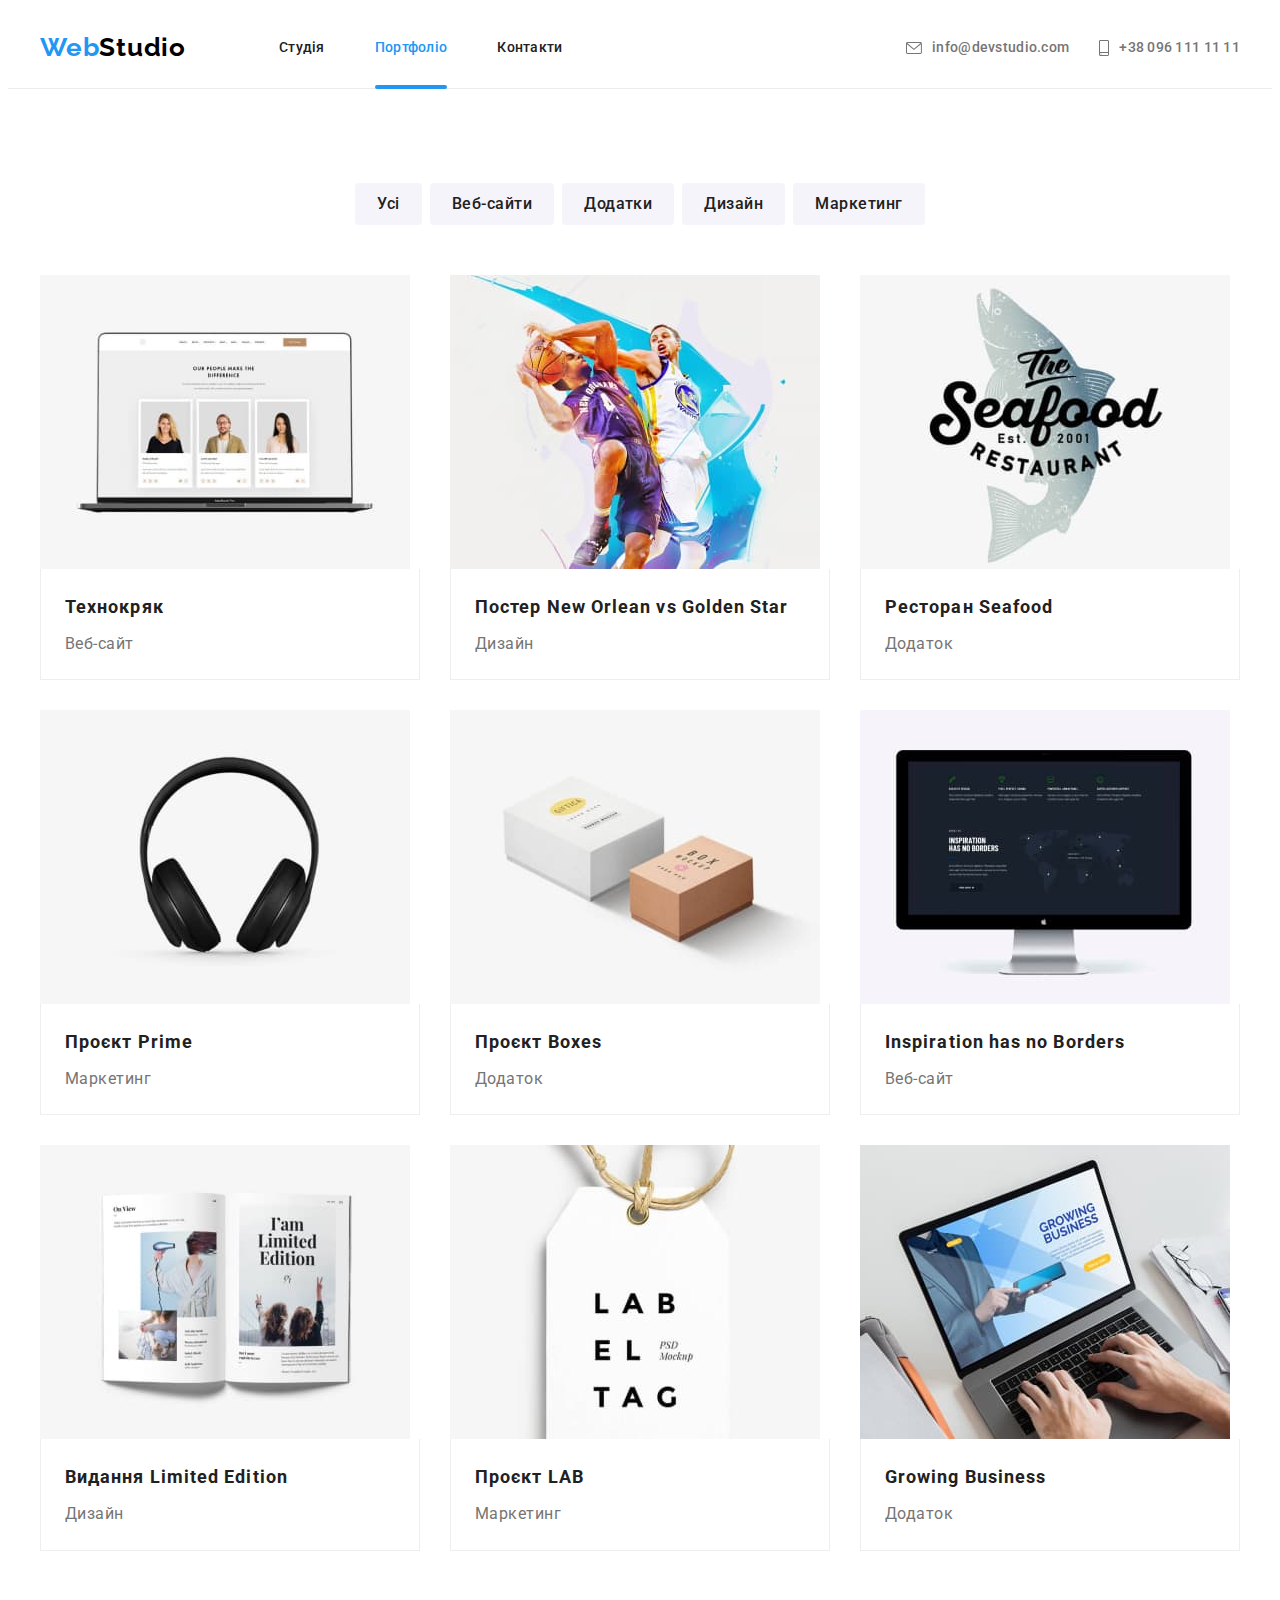
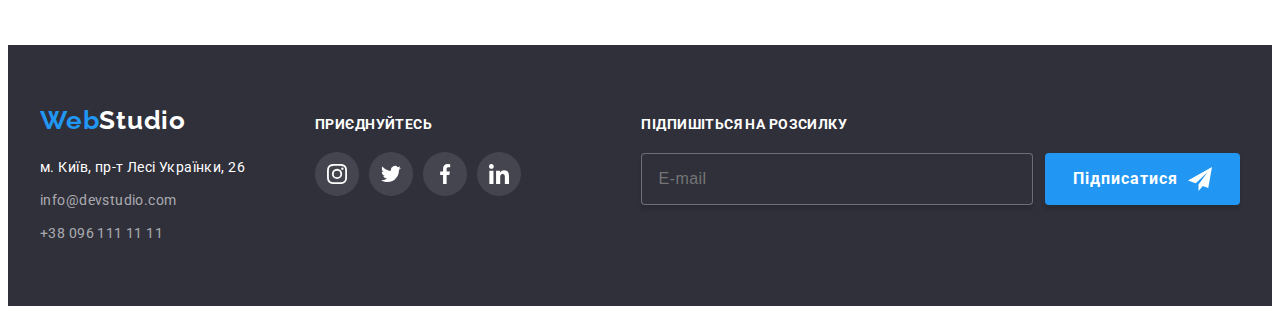
==== portfolio.html @ 4462b72f "hw7" ====
<!DOCTYPE html>
<!-- установить язык страницы -->
<html lang="uk">

<head>
  <meta charset="UTF-8">
  <meta http-equiv="X-UA-Compatible" content="IE=edge">
  <meta name="viewport" content="width=device-width, initial-scale=1.0">
  <title>WebStudio</title>
  <!-- подключение шрифтов -->
  <link rel="preconnect" href="https://fonts.googleapis.com">
  <link rel="preconnect" href="https://fonts.gstatic.com" crossorigin>
  <link href="https://fonts.googleapis.com/css2?family=Raleway:wght@700&family=Roboto:wght@400;500;700;900&display=swap"
    rel="stylesheet">
  <!-- нормализатор modern-normalize -->
  <link rel="stylesheet" href="https://cdnjs.cloudflare.com/ajax/libs/modern-normalize/1.1.0/modern-normalize.min.css"
    integrity="sha512-wpPYUAdjBVSE4KJnH1VR1HeZfpl1ub8YT/NKx4PuQ5NmX2tKuGu6U/JRp5y+Y8XG2tV+wKQpNHVUX03MfMFn9Q=="
    crossorigin="anonymous" referrerpolicy="no-referrer" />
  <!-- подключение стилей -->
  <link rel="stylesheet" href="./css/styles.css">
</head>

<body>

  <header class="header">
    <div class="container">

      <a class="logo link" href="./index.html" lang="en">
        <span class="accent-color">Web</span><span class="secondary-color">Studio</span></a>

      <nav>
        <ul class="site-nav list">
          <li class="item-nav"><a class="link-nav link" href="./index.html">Студія</a></li>
          <li class="item-nav"><a class="link-nav link current" href="">Портфоліо</a></li>
          <li class="item-nav"><a class="link-nav link" href="">Контакти</a></li>
        </ul>
      </nav>

      <ul class="contact-header list">

        <li class="item-contact">
          <a class="link-contact link" href="mailto:info@devstudio.com">
            <svg width="16" height="12">
              <use href="./images/icons.svg#icon-envelope"></use>
            </svg>info@devstudio.com</a>
        </li>

        <li class="item-contact">
          <a class="link-contact link" href="tel:+380961111111">
            <svg width="10" height="16">
              <use href="./images/icons.svg#icon-smartphone"></use>
            </svg>+38 096 111 11 11</a>
        </li>
      </ul>
    </div>
  </header>

  <main>
    <section class="section portfolio">
      <div class="container">
        <h1 class="visually-hidden">Портфоліо</h1>

        <!-- filter button -->
        <ul class="filter list">
          <li class="item-filter"><button class="button-filter" type="button">Усі</button></li>
          <li class="item-filter"><button class="button-filter" type="button">Веб-сайти</button></li>
          <li class="item-filter"><button class="button-filter" type="button">Додатки</button></li>
          <li class="item-filter"><button class="button-filter" type="button">Дизайн</button></li>
          <li class="item-filter"><button class="button-filter" type="button">Маркетинг</button></li>
        </ul>

        <!-- activities -->
        <ul class="list-activities list">

          <li class="item-activities">
            <a class="link-activities link" href="#">
              <div class="overlay-activities">
                <img class="image" src="./images/portf-1.jpg"
                  alt="зображено три фотокартки, на яких зображено троє людей" width="370" height="294">
                <p class="text-overlay">
                  Ресурс пропонує комплексні пропозиції з різним рівнем функціоналу та сервісів.
                  Все це дозволить відвідувачу отримати вичерпні відомості про компанію чи приватну особу.
                </p>
              </div>

              <div class="description">
                <h2 class="title-activities">Технокряк</h2>
                <p class="text-activities">Веб-сайт</p>
              </div>
            </a>
          </li>

          <li class="item-activities">
            <a class="link-activities link" href="#">
              <div class="overlay-activities">
                <img class="image" src="./images/portf-2.jpg" alt="зображено двоє чоловіків, які грають у баскетбол"
                  width="370" height="294">
                <p class="text-overlay">
                  Ресурс пропонує комплексні пропозиції з різним рівнем функціоналу та сервісів. Все це
                  дозволитьвідвідувачу отримати вичерпні відомості про компанію чи приватну особу.
                </p>
              </div>
              <div class="description">
                <h2 class="title-activities" lang="en">Постер New Orlean vs Golden Star</h2>
                <p class="text-activities">Дизайн</p>
              </div>
            </a>
          </li>

          <li class="item-activities">
            <a class="link-activities link" href="#">
              <div class="overlay-activities">
                <img class="image" src="./images/portf-3.jpg" alt="зображено логотип ресторану морепродуктів"
                  width="370" height="294">
                <p class="text-overlay">
                  Ресурс пропонує комплексні пропозиції з різним рівнем функціоналу та сервісів. Все це дозволить
                  відвідувачу отримати вичерпні відомості про компанію чи приватну особу.
                </p>
              </div>
              <div class="description">
                <h2 class="title-activities">Ресторан Seafood</h2>
                <p class="text-activities">Додаток</p>
              </div>
            </a>
          </li>

          <li class="item-activities">
            <a class="link-activities link" href="#">
              <div class="overlay-activities">
                <img class="image" src="./images/portf-4.jpg" alt="зображено музикальні навушники" width="370"
                  height="294">
                <p class="text-overlay">
                  Ресурс пропонує комплексні пропозиції з різним рівнем функціоналу та сервісів. Все це дозволить
                  відвідувачу отримати вичерпні відомості про компанію чи приватну особу.
                </p>
              </div>
              <div class="description">
                <h2 class="title-activities">Проєкт <span lang="en">Prime</span></h2>
                <p class="text-activities">Маркетинг</p>
              </div>
            </a>
          </li>

          <li class="item-activities">
            <a class="link-activities link" href="#">
              <div class="overlay-activities">
                <img class="image" src="./images/portf-5.jpg" alt="зображено дві коробки з логотипами" width="370"
                  height="294">
                <p class="text-overlay">
                  Ресурс пропонує комплексні пропозиції з різним рівнем функціоналу та сервісів. Все це дозволить
                  відвідувачу отримати вичерпні відомості про компанію чи приватну особу.
                </p>
              </div>
              <div class="description">
                <h2 class="title-activities">Проєкт <span lang="en">Boxes</span></h2>
                <p class="text-activities">Додаток</p>
              </div>
            </a>
          </li>

          <li class="item-activities">
            <a class="link-activities link" href="#">
              <div class="overlay-activities">
                <img class="image" src="./images/portf-6.jpg"
                  alt="Зображено монітор, на якому зображено інтернет сторінку" width="370" height="294">
                <p class="text-overlay">
                  Ресурс пропонує комплексні пропозиції з різним рівнем функціоналу та сервісів. Все це дозволить
                  відвідувачу отримати вичерпні відомості про компанію чи приватну особу.
                </p>
              </div>
              <div class="description">
                <h2 class="title-activities" lang="en">Inspiration has no Borders</h2>
                <p class="text-activities">Веб-сайт</p>
              </div>
            </a>
          </li>

          <li class="item-activities">
            <a class="link-activities link" href="#">
              <div class="overlay-activities">
                <img class="image" src="./images/portf-7.jpg" alt="Зображено відкритий журнал з фоторгафіями"
                  width="370" height="294">
                <p class="text-overlay">
                  Ресурс пропонує комплексні пропозиції з різним рівнем функціоналу та сервісів. Все це дозволить
                  відвідувачу отримати вичерпні відомості про компанію чи приватну особу.
                </p>
              </div>
              <div class="description">
                <h2 class="title-activities">Видання <span lang="en">Limited Edition</span></h2>
                <p class="text-activities">Дизайн</p>
              </div>
            </a>
          </li>

          <li class="item-activities">
            <a class="link-activities link" href="#">
              <div class="overlay-activities">
                <img class="image" src="./images/portf-8.jpg" alt="зображено бумажняний жетон з написом Лаб Ель Таг"
                  width="370" height="294">
                <p class="text-overlay">
                  Ресурс пропонує комплексні пропозиції з різним рівнем функціоналу та сервісів. Все це дозволить
                  відвідувачу отримати вичерпні відомості про компанію чи приватну особу.
                </p>
              </div>
              <div class="description">
                <h2 class="title-activities">Проєкт LAB</h2>
                <p class="text-activities">Маркетинг</p>
              </div>
            </a>
          </li>

          <li class="item-activities">
            <a class="link-activities link" href="#">
              <div class="overlay-activities">
                <img class="image" src="./images/portf-9.jpg" alt="Зображено ноутбук та руки людини на клавіатурі"
                  width="370" height="294">
                <p class="text-overlay">
                  Ресурс пропонує комплексні пропозиції з різним рівнем функціоналу та сервісів. Все це дозволить
                  відвідувачу отримати вичерпні відомості про компанію чи приватну особу.
                </p>
              </div>
              <div class="description">
                <h2 class="title-activities" lang="en">Growing Business</h2>
                <p class="text-activities">Додаток</p>
              </div>
            </a>
          </li>
        </ul>
      </div>
    </section>
  </main>

<footer class="footer">
  <div class="container">
    <div class="list-footer list">

      <!-- WebStudio -->
      <div class="item-footer">
        <a class="logo link" href="./index.html" lang="en">
          <span class="accent-color">Web</span><span class="secondary-color">Studio</span></a>

        <address>
          <ul class="contact-footer list">
            <li class="item-contact address">м. Київ, пр-т Лесі Українки, 26</li>
            <li class="item-contact"><a class="link-contact link-footer link"
                href="mailto:info@devstudio.com">info@devstudio.com</a>
            </li>
            <li class="item-contact"><a class="link-contact link-footer link" href="tel:+380961111111">+38 096 111 11
                11</a></li>
          </ul>
        </address>
      </div>

      <!-- приєднуйтесь -->
      <div class="item-footer">
        <h2 class="title-socials">приєднуйтесь</h2>
        <ul class="socials list">
          <li class="item-socials">
            <a class="link-socials footer-socials link" href="">
              <svg width="20" height="20">
                <use href="./images/icons.svg#icon-instagram"></use>
              </svg>
            </a>
          </li>

          <li class="item-socials">
            <a class="link-socials footer-socials link" href="">
              <svg width="20" height="20">
                <use href="./images/icons.svg#icon-twitter"></use>
              </svg>
            </a>
          </li>

          <li class="item-socials">
            <a class="link-socials footer-socials link" href="">
              <svg width="20" height="20">
                <use href="./images/icons.svg#icon-facebook"></use>
              </svg>
            </a>
          </li>

          <li class="item-socials">
            <a class="link-socials footer-socials link" href="">
              <svg width="20" height="20">
                <use href="./images/icons.svg#icon-linkedin"></use>
              </svg>
            </a>
          </li>
        </ul>
      </div>

      <!-- підпишіться на розсилку -->
      <div class="item-footer">
        <label for="mail-footer" class="title-socials">Підпишіться на розсилку</label>
        <div class="input-btn">
          <input class="input-footer" type="email" name="user-email" id="mail-footer" placeholder="E-mail">
          <button class="btn-send btn-footer" type="button">
            Підписатися
            <svg class="icon-telegram" width="24" height="24">
              <use href="./images/icons.svg#icon-footer-telegram"></use>
            </svg>
          </button>
        </div>

      </div>
    </div>
  </div>
</footer>
</body>

</html>
---- css/styles.css ----
:root {
  --margin-item: 30px;
  --text-main-color: #757575;
  --text-secondary-color: #212121;
  --white-color: #FFFFFF;
  --black-color: #000000;
  --accent-color: #2196F3;
  --accent-secondary-color: #188CE8;
  --bg-primary-color: #2F303A;
  --bg-secondary-color: #F5F5F5;
  --bg-tertiary-color: #F5F4FA;
  --icon-color: #AFB1B8;
}

body {
  font-family: 'Roboto', sans-serif;

  color: var(--text-main-color);
  background-color: var(--white-color);

}

button {
  font-family: 'Roboto', sans-serif;
  cursor: pointer;
}

.list {
  margin: 0;
  padding: 0;

  list-style: none;
}

.link {
  text-decoration: none;
}

h1,
h2,
h3,
p {
  margin: 0;
}

.title {
  margin-bottom: 50px;

  font-weight: 700;
  font-size: 36px;
  line-height: 42px;
  text-align: center;
  letter-spacing: 0.03em;

  color: var(--text-secondary-color);
}

.title-secondary {
  font-weight: 700;
  font-size: 14px;
  line-height: 1.1;
  letter-spacing: 0.03em;
  text-transform: uppercase;
  text-align: left;

  color: var(--text-secondary-color);
}

.visually-hidden {
  position: absolute;
  white-space: nowrap;
  width: 1px;
  height: 1px;
  overflow: hidden;
  border: 0;
  padding: 0;
  clip: rect(0 0 0 0);
  clip-path: inset(50%);
  margin: -1px;
}

.section {
  padding-top: 94px;
  padding-bottom: 94px;
}

.container {
  padding: 0 15px;

  width: 1200px;
  margin: 0 auto;
}

.image {
  display: block;
}


/* header */

.header {
  border-bottom-width: 1px;
  border-bottom-style: solid;
  border-bottom-color: #ECECEC;
}

.header .container {
  display: flex;
  align-items: center;
}

.logo {
  font-family: 'Raleway', sans-serif;
  font-weight: 700;
  font-size: 26px;
  line-height: 1.2;
  letter-spacing: 0.03em;
}

.header .logo {
  margin-right: 93px;
}

.header .accent-color {
  color: var(--accent-color);
}

.header .secondary-color {
  color: var(--black-color);
}

.site-nav {
  display: flex;

  padding-top: 32px;
  padding-bottom: 32px;
}

.item-nav:not(:last-child) {
  margin-right: 50px;
}

.item-nav {
  position: relative;
}

.link-nav {
  color: var(--text-secondary-color);

  transition:
    color 250ms cubic-bezier(0.4, 0, 0.2, 1) 0s;
}

.link-nav:hover,
.link-nav:focus {
  color: var(--accent-color);
}

.link-nav.current {
  color: var(--accent-color);
}

.link-nav.current::after {
  position: absolute;
  display: block;

  margin-top: 29px;
  width: 100%;
  height: 4px;

  content: '';
  border-radius: 2px;
  background-color: var(--accent-color);
}

.site-nav,
.contact-header {
  font-weight: 500;
  font-size: 14px;
  line-height: 1.14;
  letter-spacing: 0.02em;
}

.contact-header {
  display: flex;
  margin-left: auto;
}

.header .item-contact:not(:last-child) {
  margin-right: 30px;
}

.link-contact {
  display: flex;
  align-items: center;

  color: var(--text-main-color);
  fill: var(--text-main-color);

  transition:
    color 250ms cubic-bezier(0.4, 0, 0.2, 1) 0s,
    fill 250ms cubic-bezier(0.4, 0, 0.2, 1) 0s;
}

.link-contact>svg {
  margin-right: 10px;
}

.link-contact:hover,
.link-contact:focus {
  color: var(--accent-color);
  fill: var(--accent-color);
}


/* ========== STUDIO PAGE ========== */


/* hero */

.hero {
  padding-top: 200px;
  padding-bottom: 200px;

  max-width: 1600px;
  margin: 0 auto;

  text-align: center;

  background-image:
    linear-gradient(to bottom,
      rgba(47, 48, 58, 0.4),
      rgba(47, 48, 58, 0.4)),
    url('../images/hero-bg.jpeg');

  background-position: center;
  background-repeat: no-repeat;
  background-size: cover;
  background-color: #C4C4C4;

}

.title-hero {
  margin-bottom: 30px;

  font-weight: 900;
  font-size: 44px;
  line-height: 1.4;
  letter-spacing: 0.06em;
  text-transform: uppercase;

  color: var(--white-color);
}

.button-hero {
  align-items: center;

  padding: 10px 32px;

  font-weight: 700;
  font-size: 16px;
  line-height: 1.9;
  text-align: center;
  letter-spacing: 0.06em;

  color: var(--white-color);
  background-color: var(--accent-color);

  border: none;
  border-radius: 4px;

  transition:
    background-color 250ms cubic-bezier(0.4, 0, 0.2, 1) 0s;
}

.button-hero:hover,
.button-hero:focus {
  background-color: var(--accent-secondary-color);
}


/* features */

.list-features {
  display: flex;
  flex-wrap: wrap;

  margin-right: calc(-1 * var(--margin-item));
  margin-bottom: calc(-1 * var(--margin-item));
}

.item-features {
  margin-right: var(--margin-item);
  margin-bottom: var(--margin-item);

  flex-basis: calc(100% / 4 - var(--margin-item));
}

.item-features:not(:last-child) {
  margin-right: 30px;
}

.icon-box {
  display: flex;
  justify-content: center;
  align-items: center;

  margin-bottom: 30px;
  height: 120px;

  background-color: var(--bg-tertiary-color);
}

.title-features {
  margin-bottom: 10px;
}

.text-features {
  font-size: 14px;
  line-height: 1.7;
  letter-spacing: 0.03em;
}


/* services */

.services {
  padding-top: 0;
}

.list-services {
  display: flex;
  flex-wrap: wrap;

  margin-right: -30px;
  margin-bottom: -30px;
}

.item-services {
  flex-basis: calc(100% / 3 - 30px);
}

.item-services:not(:last-child) {
  margin-right: 30px;
  margin-bottom: 30px;
}

.box-services {
  position: relative;
  display: inline-block;
}

.title-services {
  position: absolute;
  bottom: 0;
  left: 0;

  padding-top: 27px;
  padding-bottom: 27px;
  width: 100%;

  text-align: center;

  color: var(--white-color);
  background-color: rgba(47, 48, 58, 0.8);
}


/* staff */

.staff {
  background-color: var(--bg-tertiary-color);
}

.list-staff {
  display: flex;
  flex-wrap: wrap;

  margin-right: calc(-1 * var(--margin-item));
  margin-bottom: calc(-1 * var(--margin-item));
}

.item-staff {
  flex-basis: calc(100% / 4 - var(--margin-item));

  margin-right: var(--margin-item);
  margin-bottom: var(--margin-item);

  background-color: var(--white-color);
  box-shadow: 0px 1px 3px rgba(0, 0, 0, 0.12),
    0px 1px 1px rgba(0, 0, 0, 0.14),
    0px 2px 1px rgba(0, 0, 0, 0.2);
  border-radius: 0px 0px 4px 4px
}

.item-staff:not(:last-child) {
  margin-right: 30px;
}

.staff .description {
  padding-top: 30px;
  padding-bottom: 30px;
}

.title-staff {
  margin-bottom: 10px;

  font-weight: 500;
  font-size: 16px;
  line-height: 1.2;
  text-align: center;
  letter-spacing: 0.03em;

  color: var(--text-secondary-color);
}

.text-staff {
  margin-bottom: 16px;

  font-size: 16px;
  line-height: 1.2;
  text-align: center;
  letter-spacing: 0.03em;
}

.socials {
  display: flex;
  flex-wrap: wrap;
  justify-content: center;
}

.item-socials:not(:last-child) {
  margin-right: 10px;
}

.link-socials {
  display: flex;
  justify-content: center;
  align-items: center;

  width: 44px;
  height: 44px;


  background-color: var(--white-color);
  fill: var(--icon-color);
  border-radius: 50%;

  transition:
    background-color 250ms cubic-bezier(0.4, 0, 0.2, 1) 0s,
    fill 250ms cubic-bezier(0.4, 0, 0.2, 1) 0s;
}

.link-socials:hover,
.link-socials:focus,
.link-socials.footer-socials:hover,
.link-socials.footer-socials:focus {
  background-color: var(--accent-color);
  fill: var(--white-color);
}


/* customers */

.list-customers {
  display: flex;
  flex-wrap: wrap;

  margin-right: calc(-1 * var(--margin-item));
  margin-bottom: calc(-1 * var(--margin-item));

}

.item-customers {
  flex-basis: calc(100% / 6 - var(--margin-item));

  margin-right: var(--margin-item);
  margin-bottom: var(--margin-item);

  background-color: var(--white-color);
}

.item-customers:not(:last-child) {
  margin-right: 30px;
}

.link-customers {
  display: block;

  padding: 16px 30px;

  color: var(--icon-color);
  fill: var(--icon-color);
  border-width: 1px;
  border-style: solid;
  border-radius: 4px;

  transition:
    color 250ms cubic-bezier(0.4, 0, 0.2, 1) 0s,
    fill 250ms cubic-bezier(0.4, 0, 0.2, 1) 0s;
}

.icon-customers {
  width: 41px;
  height: 46.7px;
  fill: currentColor;

  transition:
    fill 250ms cubic-bezier(0.4, 0, 0.2, 1) 0s;
}

.link-customers:hover,
.link-customers:focus {
  color: var(--accent-color);
  fill: var(--accent-color);
}


/* ========== PORTFOLIO PAGE ========== */


/* filter button */

.filter {
  display: flex;
  justify-content: center;

  margin-bottom: 50px;
}

.item-filter:not(:last-child) {
  margin-right: 8px;
}

.button-filter {
  padding: 8px 22px;

  font-weight: 500;
  font-size: 16px;
  line-height: 1.6;
  text-align: center;
  letter-spacing: 0.03em;

  color: var(--text-secondary-color);
  background-color: var(--bg-tertiary-color);
  border: none;
  border-radius: 4px;

  transition:
    color 250ms cubic-bezier(0.4, 0, 0.2, 1) 0s,
    background-color 250ms cubic-bezier(0.4, 0, 0.2, 1) 0s,
    box-shadow 250ms cubic-bezier(0.4, 0, 0.2, 1) 0s;
}

.button-filter:hover,
.button-filter:focus {
  color: var(--white-color);
  background-color: var(--accent-color);
  box-shadow: 0px 3px 1px rgba(0, 0, 0, 0.1),
    0px 1px 2px rgba(0, 0, 0, 0.08),
    0px 2px 2px rgba(0, 0, 0, 0.12);
}

/* activities */

.list-activities {
  display: flex;
  flex-wrap: wrap;

  margin-right: calc(-1 * var(--margin-item));
  margin-bottom: calc(-1 * var(--margin-item));
}

.item-activities {
  flex-basis: calc((100%) / 3 - var(--margin-item));

  margin-right: var(--margin-item);
  margin-bottom: var(--margin-item);
}

.link-activities {
  color: var(--text-secondary-color);

  transition:
    box-shadow 250ms cubic-bezier(0.4, 0, 0.2, 1) 0s;
}

.link-activities:hover,
.link-activities:focus {
  /* тень работает только на блочных элементах
  поэтому добавлен display block */
  display: block;
  box-shadow: 0px 1px 1px rgba(0, 0, 0, 0.12),
    0px 4px 4px rgba(0, 0, 0, 0.06),
    1px 4px 6px rgba(0, 0, 0, 0.16);
}

.overlay-activities {
  position: relative;
  overflow: hidden;
}

.text-overlay {
  position: absolute;
  top: 0;
  left: 0;

  display: flex;
  align-items: center;

  width: 100%;
  height: 100%;
  padding: 0px 24px;

  font-size: 18px;
  line-height: 1.5555;
  letter-spacing: 0.03em;

  color: var(--white-color);
  background-color: rgba(33, 150, 243, 0.9);
}

.text-overlay {
  transform: translateY(100%);
  transition: transform 250ms cubic-bezier(0.4, 0, 0.2, 1) 0ms;
}

.link-activities:hover .text-overlay,
.link-activities:focus .text-overlay {
  transform: translate(0);
}

.link-activities .description {
  padding: 20px 24px;
  border: 1px solid #EEEEEE;
  border-top-width: 0;
}

.title-activities {
  margin-bottom: 4px;

  font-weight: 700;
  font-size: 18px;
  line-height: 2.0;
  letter-spacing: 0.06em;
  text-align: left;

  color: var(--text-secondary-color);
}

.text-activities {
  font-size: 16px;
  line-height: 1.9;
  letter-spacing: 0.03em;

  color: var(--text-main-color);
}


/* footer */

.footer {
  padding-top: 60px;
  padding-bottom: 60px;

  background-color: var(--bg-primary-color);
}

.list-footer {
  display: flex;
  align-items: baseline;
}

.footer .logo {
  display: inline-block;
  margin-bottom: 20px;
}

.footer .accent-color {
  color: var(--accent-color);
}

.footer .secondary-color {
  color: var(--white-color);
}

.item-footer:not(:last-child) {
  margin-right: 70px;
}

.item-footer:nth-child(2) {
  margin-right: 93px;
}

.item-footer:nth-child(3) {
  margin-left: auto;
}

.input-btn {
  display: flex;
  margin-top: 20px;
}

.input-footer {
  margin-right: 12px;
  padding: 15px 16px;

  width: 358px;

  font-size: 16px;
  line-height: 1.25;
  letter-spacing: 0.03em;

  color: var(--white-color);
  background-color: var(--bg-primary-color);
  border: 1px solid rgba(255, 255, 255, 0.3);
  border-radius: 4px;
  box-shadow: 0px 4px 4px rgba(0, 0, 0, 0.15);

  /* outline: none; */
}

.input-footer:placeholder-shown {
  color: rgba(255, 255, 255, 0.6);
}

.btn-footer {
  display: flex;
  align-items: center;
}

.btn-footer {
  padding: 10px 28px;
}

.icon-telegram {
  margin-left: 10px;
  fill: var(--white-color);
}

.contact-footer {
  font-style: normal;
  font-size: 14px;
  line-height: 1.71;
  letter-spacing: 0.03em;
}

.footer .address {
  color: var(--white-color);
}

.footer .item-contact:not(:last-child) {
  margin-bottom: 9px;
}

.link-footer {
  color: rgba(255, 255, 255, 0.6);
}

.title-socials {
  margin-bottom: 20px;

  font-weight: 700;
  font-size: 14px;
  line-height: 1, 1429;
  letter-spacing: 0.03em;
  text-transform: uppercase;

  color: var(--white-color);
}

.link-socials.footer-socials {
  background-color: rgba(255, 255, 255, 0.1);
  fill: var(--white-color);

  transition:
    background-color 250ms cubic-bezier(0.4, 0, 0.2, 1) 0s;
}


/* modal window */

/* затемнение страницы */
.backdrop {
  position: fixed;
  top: 0;
  left: 0;

  width: 100%;
  height: 100%;

  background-color: rgba(0, 0, 0, 0.2);

  opacity: 1;
  transition: opacity 250ms cubic-bezier(0.4, 0, 0.2, 1) 0s;
}

/* свойства is-hidden отключаются и включаются
скриптом modal.js */
.backdrop.is-hidden {
  opacity: 0;
  pointer-events: none;
}

.backdrop.is-hidden .modal {
  /* анимация open/close модального окна (scale) */
  transform: translate(-50%, -50%) scale(0.9);
}

.modal {
  /* позиционирование modal window по центрру */
  position: absolute;
  top: 50%;
  left: 50%;

  min-width: 528px;
  min-height: 581px;

  background-color: var(--white-color);
  box-shadow: 0px 1px 3px rgba(0, 0, 0, 0.12), 0px 1px 1px rgba(0, 0, 0, 0.14), 0px 2px 1px rgba(0, 0, 0, 0.2);
  border-radius: 4px;

  /* анимация open/close модального окна (scale) */
  transform: translate(-50%, -50%) scale(1);
  transition: transform 250ms cubic-bezier(0.4, 0, 0.2, 1) 0s;
}

.close-link {
  position: absolute;
  top: 0;
  right: 0;

  display: flex;
  justify-content: center;
  align-items: center;

  margin-top: 8px;
  margin-right: 8px;
  padding: 6px;

  width: 30px;
  height: 30px;

  border-radius: 50%;
  border: 1px solid rgba(0, 0, 0, 0.1);
  background-color: var(--white-color);
}

.icon-close {
  fill: var(--black-color);
  transition:
    fill 250ms cubic-bezier(0.4, 0, 0.2, 1) 0s;
}

.close-link:hover .icon-close,
.close-link:focus .icon-close {
  fill: var(--accent-color);
}


/* form */

.form {
  padding: 40px;
}

.form-title {
  margin-bottom: 12px;

  font-size: 20px;
  line-height: 1.15;
  text-align: center;
  letter-spacing: 0.03em;

  color: var(--text-secondary-color);
}

.form-field {
  display: flex;
  flex-direction: column;

  margin-bottom: 10px;
}

.form-label {
  margin-bottom: 4px;

  font-size: 12px;
  line-height: 1.1666;
  letter-spacing: 0.01em;

  color: var(--text-main-color);
}

.box-input {
  position: relative;
  display: flex;
  flex-direction: column;
}

.form-input {
  padding-left: 42px;
  padding-right: 12px;
  height: 40px;

  font-size: 12px;
  line-height: 1.1666;
  letter-spacing: 0.01em;

  border: 1px solid rgba(33, 33, 33, 0.2);
  border-radius: 4px;

  outline: none;
  transition: border 250ms cubic-bezier(0.4, 0, 0.2, 1);
}

.form-icon {
  position: absolute;
  top: 50%;
  left: 12px;

  fill: var(--text-secondary-color);

  transform: translateY(-50%);
  transition: fill 250ms cubic-bezier(0.4, 0, 0.2, 1);
}

/* .form-input:focus,
.form-input:focus+.form-icon,
.form-comment:focus,
.form-field:hover .form-input,
.form-field:hover .form-icon,
.comment:hover .form-comment {
  fill: var(--accent-color);
  border-color: var(--accent-color);
} */

.form-field:focus-within .form-input,
.form-field:focus-within .form-icon,
.form-consent:focus-within .checkbox-icon,
.form-field:hover .form-input,
.form-field:hover .form-icon,
.checkbox-label:hover .checkbox-icon {
  fill: var(--accent-color);
  border-color: var(--accent-color);
}

.comment {
  margin-bottom: 20px;
}

.form-comment {
  resize: none;

  padding: 12px 16px;
  height: 120px;
}

.form-comment::placeholder {
  color: rgba(117, 117, 117, 0.5);
}

.form-consent {
  margin-bottom: 30px;

  font-size: 14px;
  line-height: 1.7143;
  letter-spacing: 0.03em;

  color: var(--text-main-color);
}

.form-consent a {
  text-decoration-line: underline;
  color: var(--accent-color);
}

.checkbox-label {
  display: flex;
  justify-content: center;
  align-items: center;
}

.checkbox {
  /* сброс к дефолтным стилей от браузера,
  скрытиие ориргинального чекбокса */
  /* appearance: none; */
  position: absolute;
  white-space: nowrap;
  width: 1px;
  height: 1px;
  overflow: hidden;
  border: 0;
  padding: 0;
  clip: rect(0 0 0 0);
  clip-path: inset(50%);
  margin: -1px;
}

.checkbox-icon {
  display: inline-block;
  margin-right: 7px;

  width: 16px;
  height: 15px;

  border: 2px solid var(--black-color);
  border-radius: 2px;

  transition:
    background-image 250ms cubic-bezier(0.4, 0, 0.2, 1),
    background-color 250ms cubic-bezier(0.4, 0, 0.2, 1),
    border-color 250ms cubic-bezier(0.4, 0, 0.2, 1);
}

.checkbox:checked+.checkbox-icon {
  border-color: var(--accent-color);
  background-image: url('../images/icon-check.svg');
  background-size: contain;
  background-origin: border-box;
  background-color: var(--accent-color);
}



/* Попытка сделать с использованием спрайта */
/* .checkbox-icon {
  border: 2px solid var(--black-color);
  border-radius: 2px;
}

.checkbox-icon use {
  fill: var(--white-color);
  opacity: 0;
}

.checkbox:checked~.checkbox-icon,
.checkbox:checked~.checkbox-icon use {
  opacity: 1;
  background-color: var(--accent-color);
  border-color: var(--accent-color);
} */

.form-buttom {
  /* display: flex; */
  /* justify-content: center; */
  text-align: center;
}

.btn-send {
  font-weight: 700;
  font-size: 16px;
  line-height: 1.875;
  letter-spacing: 0.06em;

  color: var(--white-color);
  background-color: var(--accent-color);
  box-shadow: 0px 4px 4px rgba(0, 0, 0, 0.15);
  border: none;
  border-radius: 4px;
}

.form-buttom .btn-send {
  padding: 10px 52px;
}

.btn-send:hover,
.btn-send:focus {
  background-color: var(--accent-secondary-color);
  box-shadow: 0px 4px 4px rgba(0, 0, 0, 0.15);
}
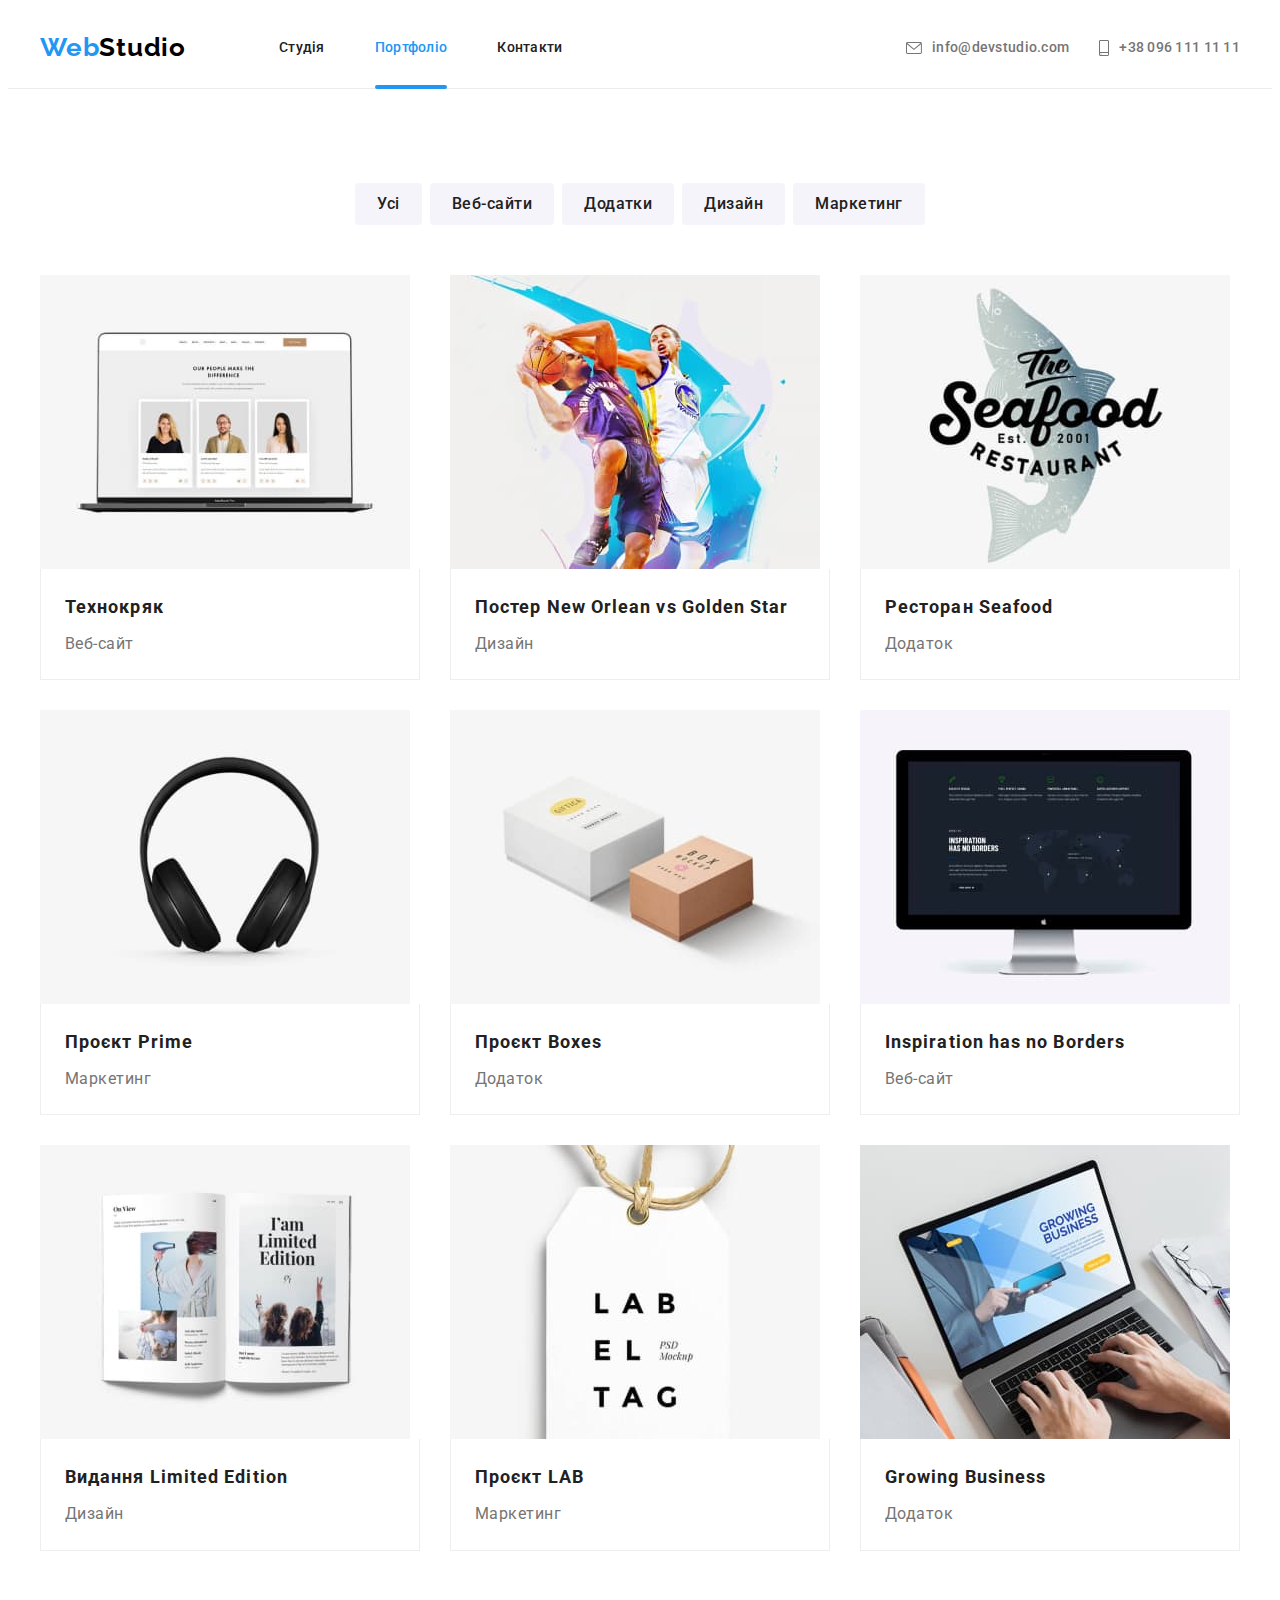
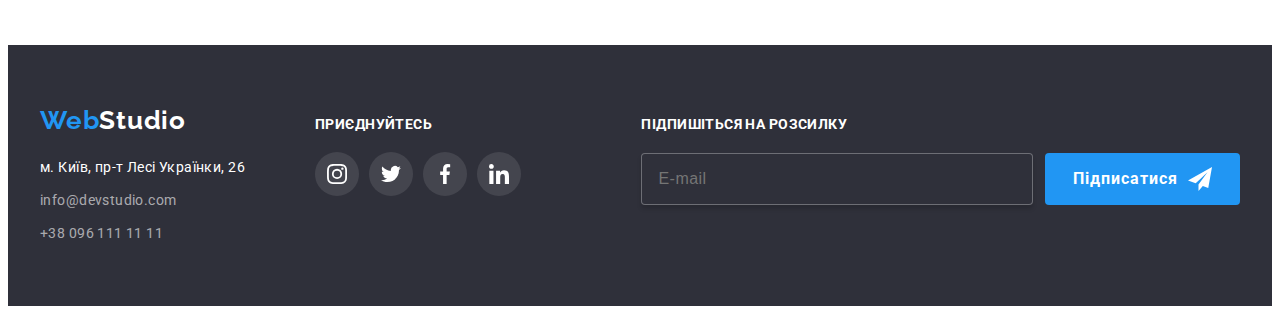
==== commit f5a58ad2: "hw7-1" ====
--- a/portfolio.html
+++ b/portfolio.html
@@ -1,5 +1,4 @@
 <!DOCTYPE html>
-<!-- установить язык страницы -->
 <html lang="uk">
 
 <head>
@@ -7,49 +6,60 @@
   <meta http-equiv="X-UA-Compatible" content="IE=edge">
   <meta name="viewport" content="width=device-width, initial-scale=1.0">
   <title>WebStudio</title>
-  <!-- подключение шрифтов -->
   <link rel="preconnect" href="https://fonts.googleapis.com">
   <link rel="preconnect" href="https://fonts.gstatic.com" crossorigin>
   <link href="https://fonts.googleapis.com/css2?family=Raleway:wght@700&family=Roboto:wght@400;500;700;900&display=swap"
     rel="stylesheet">
-  <!-- нормализатор modern-normalize -->
   <link rel="stylesheet" href="https://cdnjs.cloudflare.com/ajax/libs/modern-normalize/1.1.0/modern-normalize.min.css"
     integrity="sha512-wpPYUAdjBVSE4KJnH1VR1HeZfpl1ub8YT/NKx4PuQ5NmX2tKuGu6U/JRp5y+Y8XG2tV+wKQpNHVUX03MfMFn9Q=="
     crossorigin="anonymous" referrerpolicy="no-referrer" />
-  <!-- подключение стилей -->
-  <link rel="stylesheet" href="./css/styles.css">
+  <link rel="stylesheet" href="./css/main.min.css">
 </head>
 
 <body>
 
   <header class="header">
     <div class="container">
-
+  
       <a class="logo link" href="./index.html" lang="en">
-        <span class="accent-color">Web</span><span class="secondary-color">Studio</span></a>
-
+        <span class="logo__primy-color">Web</span><span class="logo__secondy-color">Studio</span>
+      </a>
+  
       <nav>
         <ul class="site-nav list">
-          <li class="item-nav"><a class="link-nav link" href="./index.html">Студія</a></li>
-          <li class="item-nav"><a class="link-nav link current" href="">Портфоліо</a></li>
-          <li class="item-nav"><a class="link-nav link" href="">Контакти</a></li>
+  
+          <li class="site-nav__item">
+            <a class="site-nav__link link" href="./index.html">Студія</a>
+          </li>
+  
+          <li class="site-nav__item">
+            <a class="site-nav__link link site-nav__link--current" href="">Портфоліо</a>
+          </li>
+  
+          <li class="site-nav__item">
+            <a class="site-nav__link link" href="">Контакти</a>
+          </li>
         </ul>
       </nav>
-
-      <ul class="contact-header list">
-
-        <li class="item-contact">
-          <a class="link-contact link" href="mailto:info@devstudio.com">
-            <svg width="16" height="12">
+  
+      <ul class="contacts-header list">
+  
+        <li class="contacts-header__item">
+          <a class="contacts-header__link link" href="mailto:info@devstudio.com">
+            <svg class="contacts-header__icon" width="16" height="12">
               <use href="./images/icons.svg#icon-envelope"></use>
-            </svg>info@devstudio.com</a>
+            </svg>
+            info@devstudio.com
+          </a>
         </li>
-
-        <li class="item-contact">
-          <a class="link-contact link" href="tel:+380961111111">
-            <svg width="10" height="16">
+  
+        <li class="contacts-header__item">
+          <a class="contacts-header__link link" href="tel:+380961111111">
+            <svg class="contacts-header__icon" width="10" height="16">
               <use href="./images/icons.svg#icon-smartphone"></use>
-            </svg>+38 096 111 11 11</a>
+            </svg>
+            +38 096 111 11 11
+          </a>
         </li>
       </ul>
     </div>
@@ -58,170 +68,168 @@
   <main>
     <section class="section portfolio">
       <div class="container">
-        <h1 class="visually-hidden">Портфоліо</h1>
-
-        <!-- filter button -->
+        <h1 class="title visually-hidden">Портфоліо</h1>
+
         <ul class="filter list">
-          <li class="item-filter"><button class="button-filter" type="button">Усі</button></li>
-          <li class="item-filter"><button class="button-filter" type="button">Веб-сайти</button></li>
-          <li class="item-filter"><button class="button-filter" type="button">Додатки</button></li>
-          <li class="item-filter"><button class="button-filter" type="button">Дизайн</button></li>
-          <li class="item-filter"><button class="button-filter" type="button">Маркетинг</button></li>
+          <li class="filter__item"><button class="filter__button" type="button">Усі</button></li>
+          <li class="filter__item"><button class="filter__button" type="button">Веб-сайти</button></li>
+          <li class="filter__item"><button class="filter__button" type="button">Додатки</button></li>
+          <li class="filter__item"><button class="filter__button" type="button">Дизайн</button></li>
+          <li class="filter__item"><button class="filter__button" type="button">Маркетинг</button></li>
         </ul>
 
-        <!-- activities -->
-        <ul class="list-activities list">
-
-          <li class="item-activities">
-            <a class="link-activities link" href="#">
-              <div class="overlay-activities">
+        <ul class="activities list">
+
+          <li class="activities__item">
+            <a class="activities__link link" href="#">
+              <div class="activities__overlay">
                 <img class="image" src="./images/portf-1.jpg"
                   alt="зображено три фотокартки, на яких зображено троє людей" width="370" height="294">
-                <p class="text-overlay">
+                <p class="activities__text-overlay">
                   Ресурс пропонує комплексні пропозиції з різним рівнем функціоналу та сервісів.
                   Все це дозволить відвідувачу отримати вичерпні відомості про компанію чи приватну особу.
                 </p>
               </div>
 
-              <div class="description">
-                <h2 class="title-activities">Технокряк</h2>
-                <p class="text-activities">Веб-сайт</p>
-              </div>
-            </a>
-          </li>
-
-          <li class="item-activities">
-            <a class="link-activities link" href="#">
-              <div class="overlay-activities">
+              <div class="activities__description">
+                <h2 class="activities__title">Технокряк</h2>
+                <p class="activities__text">Веб-сайт</p>
+              </div>
+            </a>
+          </li>
+
+          <li class="activities__item">
+            <a class="activities__link link" href="#">
+              <div class="activities__overlay">
                 <img class="image" src="./images/portf-2.jpg" alt="зображено двоє чоловіків, які грають у баскетбол"
                   width="370" height="294">
-                <p class="text-overlay">
+                <p class="activities__text-overlay">
                   Ресурс пропонує комплексні пропозиції з різним рівнем функціоналу та сервісів. Все це
                   дозволитьвідвідувачу отримати вичерпні відомості про компанію чи приватну особу.
                 </p>
               </div>
-              <div class="description">
-                <h2 class="title-activities" lang="en">Постер New Orlean vs Golden Star</h2>
-                <p class="text-activities">Дизайн</p>
-              </div>
-            </a>
-          </li>
-
-          <li class="item-activities">
-            <a class="link-activities link" href="#">
-              <div class="overlay-activities">
+              <div class="activities__description">
+                <h2 class="activities__title" lang="en">Постер New Orlean vs Golden Star</h2>
+                <p class="activities__text">Дизайн</p>
+              </div>
+            </a>
+          </li>
+
+          <li class="activities__item">
+            <a class="activities__link link" href="#">
+              <div class="activities__overlay">
                 <img class="image" src="./images/portf-3.jpg" alt="зображено логотип ресторану морепродуктів"
                   width="370" height="294">
-                <p class="text-overlay">
-                  Ресурс пропонує комплексні пропозиції з різним рівнем функціоналу та сервісів. Все це дозволить
-                  відвідувачу отримати вичерпні відомості про компанію чи приватну особу.
-                </p>
-              </div>
-              <div class="description">
-                <h2 class="title-activities">Ресторан Seafood</h2>
-                <p class="text-activities">Додаток</p>
-              </div>
-            </a>
-          </li>
-
-          <li class="item-activities">
-            <a class="link-activities link" href="#">
-              <div class="overlay-activities">
+                <p class="activities__text-overlay">
+                  Ресурс пропонує комплексні пропозиції з різним рівнем функціоналу та сервісів. Все це дозволить
+                  відвідувачу отримати вичерпні відомості про компанію чи приватну особу.
+                </p>
+              </div>
+              <div class="activities__description">
+                <h2 class="activities__title">Ресторан Seafood</h2>
+                <p class="activities__text">Додаток</p>
+              </div>
+            </a>
+          </li>
+
+          <li class="activities__item">
+            <a class="activities__link link" href="#">
+              <div class="activities__overlay">
                 <img class="image" src="./images/portf-4.jpg" alt="зображено музикальні навушники" width="370"
                   height="294">
-                <p class="text-overlay">
-                  Ресурс пропонує комплексні пропозиції з різним рівнем функціоналу та сервісів. Все це дозволить
-                  відвідувачу отримати вичерпні відомості про компанію чи приватну особу.
-                </p>
-              </div>
-              <div class="description">
-                <h2 class="title-activities">Проєкт <span lang="en">Prime</span></h2>
-                <p class="text-activities">Маркетинг</p>
-              </div>
-            </a>
-          </li>
-
-          <li class="item-activities">
-            <a class="link-activities link" href="#">
-              <div class="overlay-activities">
+                <p class="activities__text-overlay">
+                  Ресурс пропонує комплексні пропозиції з різним рівнем функціоналу та сервісів. Все це дозволить
+                  відвідувачу отримати вичерпні відомості про компанію чи приватну особу.
+                </p>
+              </div>
+              <div class="activities__description">
+                <h2 class="activities__title">Проєкт <span lang="en">Prime</span></h2>
+                <p class="activities__text">Маркетинг</p>
+              </div>
+            </a>
+          </li>
+
+          <li class="activities__item">
+            <a class="activities__link link" href="#">
+              <div class="activities__overlay">
                 <img class="image" src="./images/portf-5.jpg" alt="зображено дві коробки з логотипами" width="370"
                   height="294">
-                <p class="text-overlay">
-                  Ресурс пропонує комплексні пропозиції з різним рівнем функціоналу та сервісів. Все це дозволить
-                  відвідувачу отримати вичерпні відомості про компанію чи приватну особу.
-                </p>
-              </div>
-              <div class="description">
-                <h2 class="title-activities">Проєкт <span lang="en">Boxes</span></h2>
-                <p class="text-activities">Додаток</p>
-              </div>
-            </a>
-          </li>
-
-          <li class="item-activities">
-            <a class="link-activities link" href="#">
-              <div class="overlay-activities">
+                <p class="activities__text-overlay">
+                  Ресурс пропонує комплексні пропозиції з різним рівнем функціоналу та сервісів. Все це дозволить
+                  відвідувачу отримати вичерпні відомості про компанію чи приватну особу.
+                </p>
+              </div>
+              <div class="activities__description">
+                <h2 class="activities__title">Проєкт <span lang="en">Boxes</span></h2>
+                <p class="activities__text">Додаток</p>
+              </div>
+            </a>
+          </li>
+
+          <li class="activities__item">
+            <a class="activities__link link" href="#">
+              <div class="activities__overlay">
                 <img class="image" src="./images/portf-6.jpg"
                   alt="Зображено монітор, на якому зображено інтернет сторінку" width="370" height="294">
-                <p class="text-overlay">
-                  Ресурс пропонує комплексні пропозиції з різним рівнем функціоналу та сервісів. Все це дозволить
-                  відвідувачу отримати вичерпні відомості про компанію чи приватну особу.
-                </p>
-              </div>
-              <div class="description">
-                <h2 class="title-activities" lang="en">Inspiration has no Borders</h2>
-                <p class="text-activities">Веб-сайт</p>
-              </div>
-            </a>
-          </li>
-
-          <li class="item-activities">
-            <a class="link-activities link" href="#">
-              <div class="overlay-activities">
+                <p class="activities__text-overlay">
+                  Ресурс пропонує комплексні пропозиції з різним рівнем функціоналу та сервісів. Все це дозволить
+                  відвідувачу отримати вичерпні відомості про компанію чи приватну особу.
+                </p>
+              </div>
+              <div class="activities__description">
+                <h2 class="activities__title" lang="en">Inspiration has no Borders</h2>
+                <p class="activities__text">Веб-сайт</p>
+              </div>
+            </a>
+          </li>
+
+          <li class="activities__item">
+            <a class="activities__link link" href="#">
+              <div class="activities__overlay">
                 <img class="image" src="./images/portf-7.jpg" alt="Зображено відкритий журнал з фоторгафіями"
                   width="370" height="294">
-                <p class="text-overlay">
-                  Ресурс пропонує комплексні пропозиції з різним рівнем функціоналу та сервісів. Все це дозволить
-                  відвідувачу отримати вичерпні відомості про компанію чи приватну особу.
-                </p>
-              </div>
-              <div class="description">
-                <h2 class="title-activities">Видання <span lang="en">Limited Edition</span></h2>
-                <p class="text-activities">Дизайн</p>
-              </div>
-            </a>
-          </li>
-
-          <li class="item-activities">
-            <a class="link-activities link" href="#">
-              <div class="overlay-activities">
+                <p class="activities__text-overlay">
+                  Ресурс пропонує комплексні пропозиції з різним рівнем функціоналу та сервісів. Все це дозволить
+                  відвідувачу отримати вичерпні відомості про компанію чи приватну особу.
+                </p>
+              </div>
+              <div class="activities__description">
+                <h2 class="activities__title">Видання <span lang="en">Limited Edition</span></h2>
+                <p class="activities__text">Дизайн</p>
+              </div>
+            </a>
+          </li>
+
+          <li class="activities__item">
+            <a class="activities__link link" href="#">
+              <div class="activities__overlay">
                 <img class="image" src="./images/portf-8.jpg" alt="зображено бумажняний жетон з написом Лаб Ель Таг"
                   width="370" height="294">
-                <p class="text-overlay">
-                  Ресурс пропонує комплексні пропозиції з різним рівнем функціоналу та сервісів. Все це дозволить
-                  відвідувачу отримати вичерпні відомості про компанію чи приватну особу.
-                </p>
-              </div>
-              <div class="description">
-                <h2 class="title-activities">Проєкт LAB</h2>
-                <p class="text-activities">Маркетинг</p>
-              </div>
-            </a>
-          </li>
-
-          <li class="item-activities">
-            <a class="link-activities link" href="#">
-              <div class="overlay-activities">
+                <p class="activities__text-overlay">
+                  Ресурс пропонує комплексні пропозиції з різним рівнем функціоналу та сервісів. Все це дозволить
+                  відвідувачу отримати вичерпні відомості про компанію чи приватну особу.
+                </p>
+              </div>
+              <div class="activities__description">
+                <h2 class="activities__title">Проєкт LAB</h2>
+                <p class="activities__text">Маркетинг</p>
+              </div>
+            </a>
+          </li>
+
+          <li class="activities__item">
+            <a class="activities__link link" href="#">
+              <div class="activities__overlay">
                 <img class="image" src="./images/portf-9.jpg" alt="Зображено ноутбук та руки людини на клавіатурі"
                   width="370" height="294">
-                <p class="text-overlay">
-                  Ресурс пропонує комплексні пропозиції з різним рівнем функціоналу та сервісів. Все це дозволить
-                  відвідувачу отримати вичерпні відомості про компанію чи приватну особу.
-                </p>
-              </div>
-              <div class="description">
-                <h2 class="title-activities" lang="en">Growing Business</h2>
-                <p class="text-activities">Додаток</p>
+                <p class="activities__text-overlay">
+                  Ресурс пропонує комплексні пропозиції з різним рівнем функціоналу та сервісів. Все це дозволить
+                  відвідувачу отримати вичерпні відомості про компанію чи приватну особу.
+                </p>
+              </div>
+              <div class="activities__description">
+                <h2 class="activities__title" lang="en">Growing Business</h2>
+                <p class="activities__text">Додаток</p>
               </div>
             </a>
           </li>
@@ -230,57 +238,66 @@
     </section>
   </main>
 
-<footer class="footer">
-  <div class="container">
-    <div class="list-footer list">
-
-      <!-- WebStudio -->
-      <div class="item-footer">
+  <footer class="footer">
+    <div class="container">
+  
+      <!-- address & logo-->
+      <div class="footer__item">
+  
         <a class="logo link" href="./index.html" lang="en">
-          <span class="accent-color">Web</span><span class="secondary-color">Studio</span></a>
-
+          <span class="logo__primy-color">Web</span><span
+            class="logo__secondy-color logo-logo__secondy-color">Studio</span>
+        </a>
+  
         <address>
-          <ul class="contact-footer list">
-            <li class="item-contact address">м. Київ, пр-т Лесі Українки, 26</li>
-            <li class="item-contact"><a class="link-contact link-footer link"
-                href="mailto:info@devstudio.com">info@devstudio.com</a>
+          <ul class="contacts-footer list">
+  
+            <li class="contacts-footer__item">
+              м. Київ, пр-т Лесі Українки, 26
             </li>
-            <li class="item-contact"><a class="link-contact link-footer link" href="tel:+380961111111">+38 096 111 11
-                11</a></li>
+  
+            <li class="contacts-footer__item">
+              <a class="contacts-footer__link link" href="mailto:info@devstudio.com">
+                info@devstudio.com
+              </a>
+            </li>
+  
+            <li class="contacts-footer__item">
+              <a class="contacts-footer__link link" href="tel:+380961111111">
+                +38 096 111 11 11
+              </a>
+            </li>
           </ul>
         </address>
       </div>
-
-      <!-- приєднуйтесь -->
-      <div class="item-footer">
-        <h2 class="title-socials">приєднуйтесь</h2>
+  
+      <!-- social icons -->
+      <div class="footer__item">
+        <h2 class="title-second footer-title-second">приєднуйтесь</h2>
         <ul class="socials list">
-          <li class="item-socials">
-            <a class="link-socials footer-socials link" href="">
+          <li class="socials-item">
+            <a class="socials-item__link socials-socials-item__link link" href="">
               <svg width="20" height="20">
                 <use href="./images/icons.svg#icon-instagram"></use>
               </svg>
             </a>
           </li>
-
-          <li class="item-socials">
-            <a class="link-socials footer-socials link" href="">
+          <li class="socials-item">
+            <a class="socials-item__link socials-socials-item__link link" href="">
               <svg width="20" height="20">
                 <use href="./images/icons.svg#icon-twitter"></use>
               </svg>
             </a>
           </li>
-
-          <li class="item-socials">
-            <a class="link-socials footer-socials link" href="">
+          <li class="socials-item">
+            <a class="socials-item__link socials-socials-item__link link" href="">
               <svg width="20" height="20">
                 <use href="./images/icons.svg#icon-facebook"></use>
               </svg>
             </a>
           </li>
-
-          <li class="item-socials">
-            <a class="link-socials footer-socials link" href="">
+          <li class="socials-item">
+            <a class="socials-item__link socials-socials-item__link link" href="">
               <svg width="20" height="20">
                 <use href="./images/icons.svg#icon-linkedin"></use>
               </svg>
@@ -288,24 +305,25 @@
           </li>
         </ul>
       </div>
-
-      <!-- підпишіться на розсилку -->
-      <div class="item-footer">
-        <label for="mail-footer" class="title-socials">Підпишіться на розсилку</label>
-        <div class="input-btn">
-          <input class="input-footer" type="email" name="user-email" id="mail-footer" placeholder="E-mail">
-          <button class="btn-send btn-footer" type="button">
-            Підписатися
-            <svg class="icon-telegram" width="24" height="24">
-              <use href="./images/icons.svg#icon-footer-telegram"></use>
-            </svg>
-          </button>
-        </div>
-
+  
+      <!-- forms -->
+      <div class="footer__item">
+  
+        <label class="title-second footer-title-second" for="sub-mail">
+          Підпишіться на розсилку
+          <div class="subscription">
+            <input class="subscription__input" type="email" name="user-email" id="sub-mail" placeholder="E-mail">
+            <button class="button subscription-button" type="button">
+              Підписатися
+              <svg class="icon-telegram" width="24" height="24">
+                <use href="./images/icons.svg#icon-footer-telegram"></use>
+              </svg>
+            </button>
+          </div>
+        </label>
       </div>
     </div>
-  </div>
-</footer>
+  </footer>
 </body>
 
 </html>--- a/css/main.min.css
+++ b/css/main.min.css
@@ -0,0 +1 @@
+body{font-family:"Roboto",sans-serif;color:#757575;background-color:#fff}button{font-family:"Roboto",sans-serif;cursor:pointer}.section{padding-top:94px;padding-bottom:94px}.container{margin:0 auto;padding:0 15px;width:1200px}.image{display:block}.title{margin-bottom:50px;font-weight:700;font-size:36px;line-height:1.1666;text-align:center;letter-spacing:.03em;color:#212121}.title-second{font-weight:700;font-size:14px;line-height:1.1428;letter-spacing:.03em;text-transform:uppercase}.list{margin:0;padding:0;list-style:none}.link{text-decoration:none}h1,h2,h3,h4,h5,h6,p{margin:0}.checkbox__input,.visually-hidden{position:absolute;white-space:nowrap;width:1px;height:1px;overflow:hidden;border:0;padding:0;clip:rect(0 0 0 0);-webkit-clip-path:inset(50%);clip-path:inset(50%);margin:-1px}.contacts-header,.site-nav{font-weight:500;font-size:14px;line-height:1.14;letter-spacing:.02em}.contacts-footer{font-style:normal;font-size:14px;line-height:1.7142;letter-spacing:.03em}.button{font-weight:700;font-size:16px;line-height:1.875;text-align:center;letter-spacing:.06em;color:#fff;background-color:#2196f3;border:none;border-radius:4px}.header{border-bottom-width:1px;border-bottom-style:solid;border-bottom-color:#ececec}.header .container{display:flex;align-items:center}.logo{font-family:"Raleway",sans-serif;font-weight:700;font-size:26px;line-height:1.2;letter-spacing:.03em}.header .logo{margin-right:93px}.footer .logo{display:inline-block;margin-bottom:20px}.logo__primy-color{color:#2196f3}.logo__secondy-color{color:#000}.logo-logo__secondy-color{color:#fff}.site-nav{display:flex;padding-top:32px;padding-bottom:32px;color:#212121}.site-nav__item{position:relative}.site-nav__item:not(:last-child){margin-right:50px}.site-nav__link{color:currentColor;transition:color 250ms cubic-bezier(0.4, 0, 0.2, 1) 0s}.site-nav__link:hover,.site-nav__link:focus{color:#2196f3}.site-nav__link--current{color:#2196f3}.site-nav__link--current::after{content:"";position:absolute;display:block;margin-top:29px;width:100%;height:4px;border-radius:2px;background-color:#2196f3}.contacts-header{display:flex;margin-left:auto;color:#757575}.contacts-header__item:not(:last-child){margin-right:30px}.contacts-header__link{display:flex;align-items:center;color:currentColor;fill:#757575;transition:color 250ms cubic-bezier(0.4, 0, 0.2, 1) 0s,fill 250ms cubic-bezier(0.4, 0, 0.2, 1) 0s}.contacts-header__link:hover,.contacts-header__link:focus{color:#2196f3;fill:#2196f3}.contacts-header__icon{margin-right:10px}.contacts-footer__item:first-child{color:#fff}.contacts-footer__item:not(:last-child){margin-bottom:9px}.contacts-footer__link{color:rgba(255,255,255,.6)}.footer-title-second{margin-bottom:20px;color:#fff}.socials{display:flex;flex-wrap:wrap;justify-content:center}.socials-item:not(:last-child){margin-right:10px}.socials-item__link{display:flex;justify-content:center;align-items:center;width:44px;height:44px;background-color:#fff;fill:#afb1b8;border-radius:50%;transition:background-color 250ms cubic-bezier(0.4, 0, 0.2, 1) 0s}.socials-item__link:hover,.socials-item__link:focus{background-color:#2196f3;fill:#fff}.socials-socials-item__link{background-color:rgba(255,255,255,.1);fill:#fff}.button{padding:10px 32px;transition:background-color 250ms cubic-bezier(0.4, 0, 0.2, 1) 0s}.button:hover,.button:focus{background-color:#188ce8}.subscription-button{display:flex;align-items:center;padding:10px 28px}.subscription-button .icon-telegram{margin-left:10px;fill:#fff}.form-button{box-shadow:0px 4px 4px rgba(0,0,0,.15);padding:10px 52px}.form-button:hover,.form-button:focus{background-color:#188ce8;box-shadow:0px 4px 4px rgba(0,0,0,.15)}.close-button{position:absolute;top:0;right:0;display:flex;justify-content:center;align-items:center;margin-top:8px;margin-right:8px;padding:6px;width:30px;height:30px;border-radius:50%;border:1px solid rgba(0,0,0,.1);background-color:#fff}.close-button:hover .close-button__icon,.close-button:focus .close-button__icon{fill:#2196f3}.close-button__icon{fill:#000;transition:fill 250ms cubic-bezier(0.4, 0, 0.2, 1) 0s}.hero{margin:0 auto;padding-top:200px;padding-bottom:200px;max-width:1600px;text-align:center;background-image:linear-gradient(to bottom, rgba(47, 48, 58, 0.4), rgba(47, 48, 58, 0.4)),url("../images/hero-bg.jpeg");background-position:center;background-repeat:no-repeat;background-size:cover;background-color:#c4c4c4}.hero__title{margin-bottom:30px;font-weight:900;font-size:44px;line-height:1.4;letter-spacing:.06em;text-transform:uppercase;color:#fff}.features__list{display:flex;flex-wrap:wrap;margin-right:-30px;margin-bottom:-30px}.features__item{margin-right:30px;margin-bottom:30px;flex-basis:calc(25% - 30px)}.features__item:not(:last-child){margin-right:30px}.features__icon{display:flex;justify-content:center;align-items:center;margin-bottom:30px;height:120px;background-color:#f5f4fa}.features-title-second{margin-bottom:10px;text-align:left;color:#212121}.features__text{font-size:14px;line-height:1.7143;letter-spacing:.03em}.services{padding-top:0}.services__list{display:flex;flex-wrap:wrap;margin-right:-30px;margin-bottom:-30px}.services__item{flex-basis:calc(33.3333333333% - 30px)}.services__item:not(:last-child){margin-right:30px;margin-bottom:30px}.services__box{position:relative;display:inline-block}.title-services{position:absolute;bottom:0;left:0;padding-top:27px;padding-bottom:27px;width:100%;text-align:center;color:#fff;background-color:rgba(47,48,58,.8)}.staff{background-color:#f5f4fa}.staff__list{display:flex;flex-wrap:wrap;margin-right:-30px;margin-bottom:-30px}.staff-card{flex-basis:calc(25% - 30px);margin-right:30px;margin-bottom:30px;background-color:#fff;box-shadow:0px 1px 3px rgba(0,0,0,.12),0px 1px 1px rgba(0,0,0,.14),0px 2px 1px rgba(0,0,0,.2);border-radius:0px 0px 4px 4px}.staff-card:not(:last-child){margin-right:30px}.staff-card__description{padding-top:30px;padding-bottom:30px}.staff-card__title{margin-bottom:10px;font-weight:500;font-size:16px;line-height:1.2;text-align:center;letter-spacing:.03em;color:#212121}.staff-card__text{margin-bottom:16px;font-size:16px;line-height:1.2;text-align:center;letter-spacing:.03em}.customers__list{display:flex;flex-wrap:wrap;margin-right:-30px;margin-bottom:-30px}.customers__item{flex-basis:calc(16.6666666667% - 30px);margin-right:30px;margin-bottom:30px;background-color:#fff}.customers__item:not(:last-child){margin-right:30px}.customers__link{display:block;padding:16px 30px;color:#afb1b8;fill:#afb1b8;border-width:1px;border-style:solid;border-radius:4px;transition:color 250ms cubic-bezier(0.4, 0, 0.2, 1) 0s,fill 250ms cubic-bezier(0.4, 0, 0.2, 1) 0s}.customers__link:hover,.customers__link:focus{color:#2196f3;fill:#2196f3}.customers__icon{width:41px;height:46.7px;fill:currentColor;transition:fill 250ms cubic-bezier(0.4, 0, 0.2, 1) 0s}.filter{display:flex;justify-content:center;margin-bottom:50px}.filter__item:not(:last-child){margin-right:8px}.filter__button{padding:8px 22px;font-weight:500;font-size:16px;line-height:1.6;text-align:center;letter-spacing:.03em;color:#212121;background-color:#f5f4fa;border:none;border-radius:4px;transition:color 250ms cubic-bezier(0.4, 0, 0.2, 1) 0s,background-color 250ms cubic-bezier(0.4, 0, 0.2, 1) 0s,box-shadow 250ms cubic-bezier(0.4, 0, 0.2, 1) 0s}.filter__button:hover,.filter__button :focus{color:#fff;background-color:#2196f3;box-shadow:0px 3px 1px rgba(0,0,0,.1),0px 1px 2px rgba(0,0,0,.08),0px 2px 2px rgba(0,0,0,.12)}.activities{display:flex;flex-wrap:wrap;margin-right:-30px;margin-bottom:-30px}.activities__item{flex-basis:calc(33.3333333333% - 30px);margin-right:30px;margin-bottom:30px}.activities__link{color:#212121;transition:box-shadow 250ms cubic-bezier(0.4, 0, 0.2, 1) 0s}.activities__link:hover,.activities__link :focus{display:block;box-shadow:0px 1px 1px rgba(0,0,0,.12),0px 4px 4px rgba(0,0,0,.06),1px 4px 6px rgba(0,0,0,.16)}.activities__overlay{position:relative;overflow:hidden}.activities__text-overlay{position:absolute;top:0;left:0;display:flex;align-items:center;width:100%;height:100%;padding:0px 24px;font-size:18px;line-height:1.5555;letter-spacing:.03em;color:#fff;background-color:rgba(33,150,243,.9);transform:translateY(100%);transition:transform 250ms cubic-bezier(0.4, 0, 0.2, 1) 0s}.activities__link:hover .activities__text-overlay,.activities__link:focus .activities__text-overlay{transform:translate(0)}.activities__description{padding:20px 24px;border:1px solid #eee;border-top-width:0}.activities__title{margin-bottom:4px;font-weight:700;font-size:18px;line-height:2;letter-spacing:.06em;text-align:left;color:#212121}.activities__text{font-size:16px;line-height:1.9;letter-spacing:.03em;color:#757575}.footer{padding-top:60px;padding-bottom:60px;background-color:#2f303a}.footer .container{display:flex;align-items:baseline}.footer__item:not(:last-child){margin-right:70px}.footer__item:nth-child(3){margin-left:auto}.backdrop{position:fixed;top:0;left:0;width:100%;height:100%;background-color:rgba(0,0,0,.2);opacity:1;transition:opacity 250ms cubic-bezier(0.4, 0, 0.2, 1) 0s}.backdrop.is-hidden{opacity:0;pointer-events:none}.backdrop.is-hidden .modal{transform:translate(-50%, -50%) scale(0.9)}.modal{position:absolute;top:50%;left:50%;min-width:528px;min-height:581px;background-color:#fff;box-shadow:0px 1px 3px rgba(0,0,0,.12),0px 1px 1px rgba(0,0,0,.14),0px 2px 1px rgba(0,0,0,.2);border-radius:4px;transform:translate(-50%, -50%) scale(1);transition:transform 250ms cubic-bezier(0.4, 0, 0.2, 1) 0s}.form{padding:40px}.form__title{margin-bottom:12px;font-size:20px;line-height:1.15;text-align:center;letter-spacing:.03em;color:#212121}.form__item{display:flex;flex-direction:column;margin-bottom:10px}.form__item:nth-child(4){margin-bottom:20px}.form__item:last-child{display:block;text-align:center}.form__item:focus-within .form__input,.form__item:focus-within .form__icon,.form__item:hover .form__input,.form__item:hover .form__icon{fill:#2196f3;border-color:#2196f3}.form__label{margin-bottom:4px;font-size:12px;line-height:1.1666;letter-spacing:.01em;color:#757575}.form__box{position:relative;display:flex;flex-direction:column}.form__input{padding-left:42px;padding-right:12px;height:40px;font-size:12px;line-height:1.1666;letter-spacing:.01em;border:1px solid rgba(33,33,33,.2);border-radius:4px;outline:none;transition:border 250ms cubic-bezier(0.4, 0, 0.2, 1) 0s}.form__icon{position:absolute;top:50%;left:12px;fill:#212121;transform:translateY(-50%);transition:fill 250ms cubic-bezier(0.4, 0, 0.2, 1) 0s}.form-form__input{resize:none;padding:12px 16px;height:120px}.form-form__input::-moz-placeholder{color:rgba(117,117,117,.5)}.form-form__input:-ms-input-placeholder{color:rgba(117,117,117,.5)}.form-form__input::placeholder{color:rgba(117,117,117,.5)}.checkbox{margin-top:20px;margin-bottom:30px;font-size:14px;line-height:1.7143;letter-spacing:.03em;color:#757575}.checkbox:focus-within .checkbox__icon,.checkbox:hover .checkbox__icon{fill:#2196f3;border-color:#2196f3}.checkbox__label{display:flex;justify-content:center;align-items:center}.checkbox__input:checked+.checkbox__icon{border-color:#2196f3;background-image:url("../images/icon-check.svg");background-size:contain;background-origin:border-box;background-color:#2196f3}.checkbox__icon{display:inline-block;margin-right:7px;width:16px;height:15px;border:2px solid #000;border-radius:2px;transition:background-image 250ms cubic-bezier(0.4, 0, 0.2, 1) 0s,background-color 250ms cubic-bezier(0.4, 0, 0.2, 1) 0s,border-color 250ms cubic-bezier(0.4, 0, 0.2, 1) 0s}.checkbox__link{-webkit-text-decoration-line:underline;text-decoration-line:underline;color:#2196f3}.subscription{display:flex;margin-top:20px}.subscription__input{margin-right:12px;padding:15px 16px;width:358px;font-size:16px;line-height:1.25;letter-spacing:.03em;color:#fff;background-color:#2f303a;border:1px solid rgba(255,255,255,.3);border-radius:4px;box-shadow:0px 4px 4px rgba(0,0,0,.15);outline:none}.subscription__input:-moz-placeholder-shown{color:rgba(255,255,255,.6)}.subscription__input:-ms-input-placeholder{color:rgba(255,255,255,.6)}.subscription__input:placeholder-shown{color:rgba(255,255,255,.6)}/*# sourceMappingURL=main.min.css.map */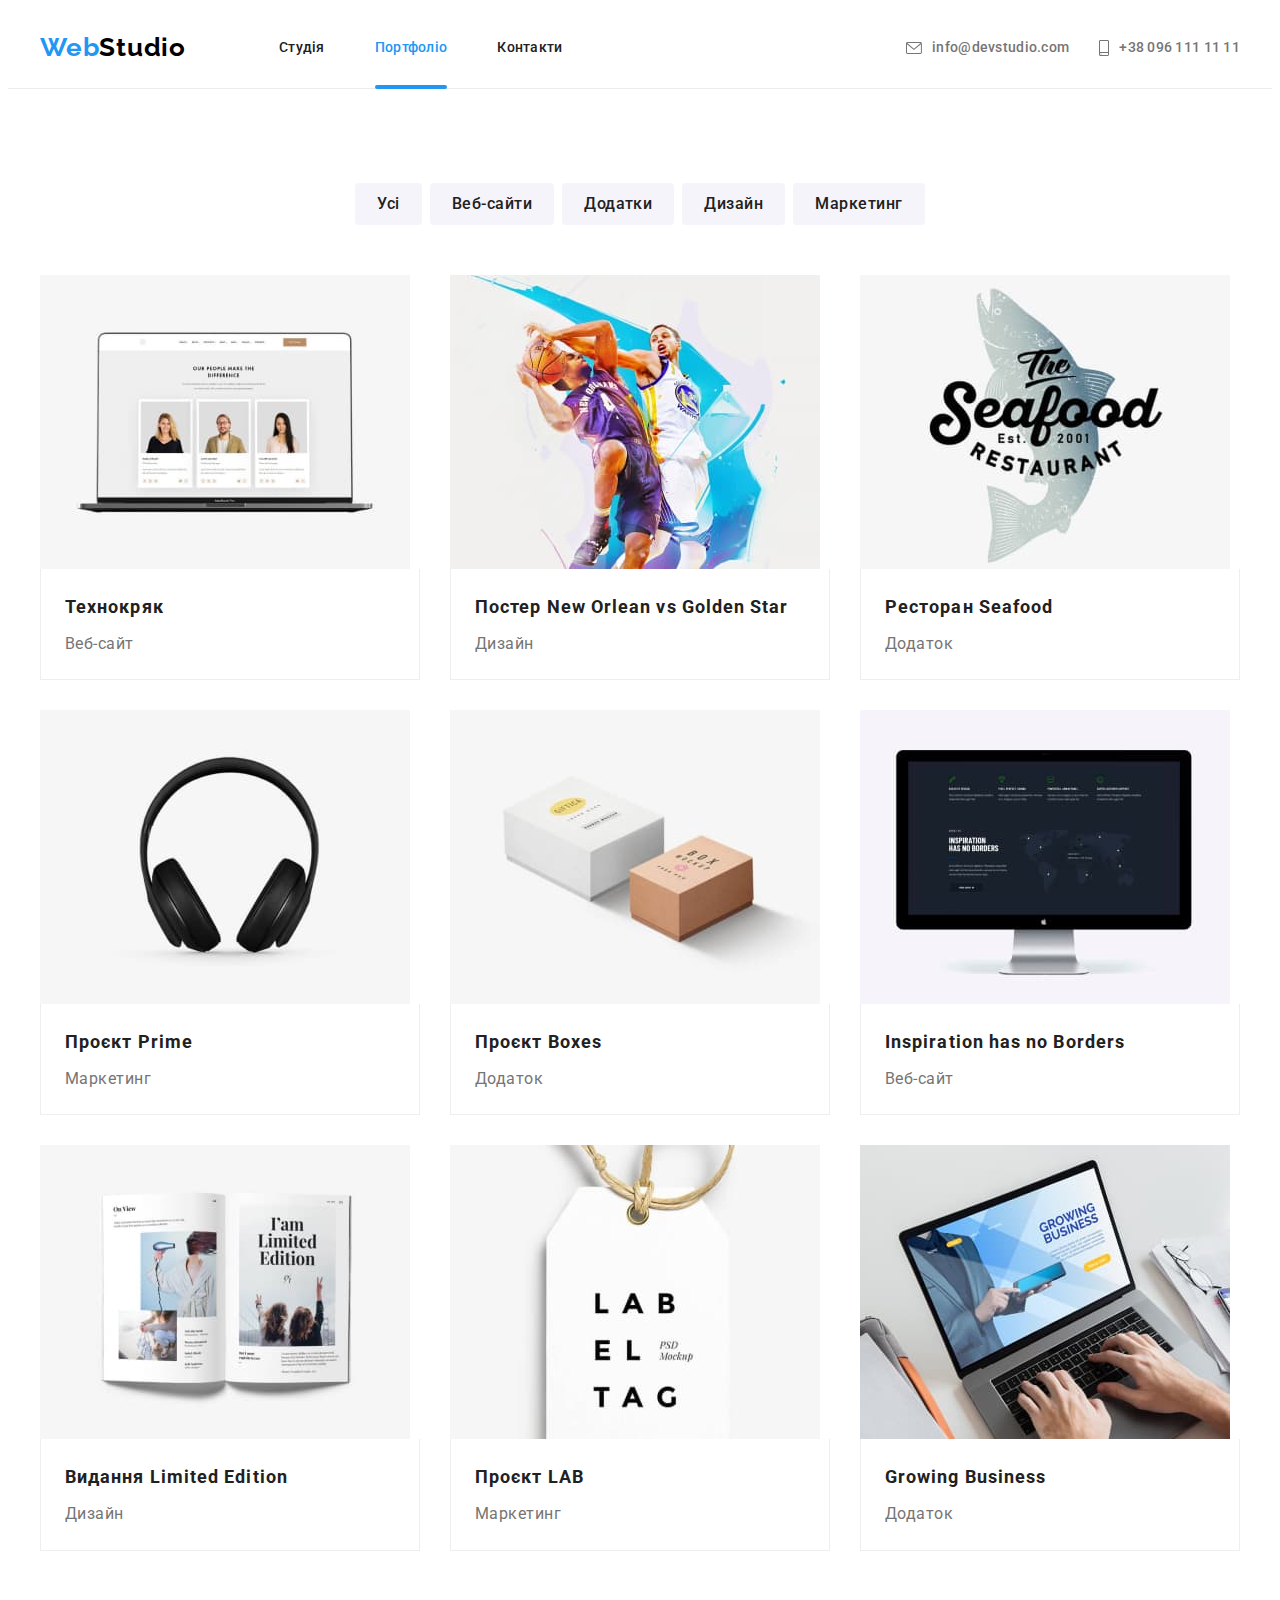
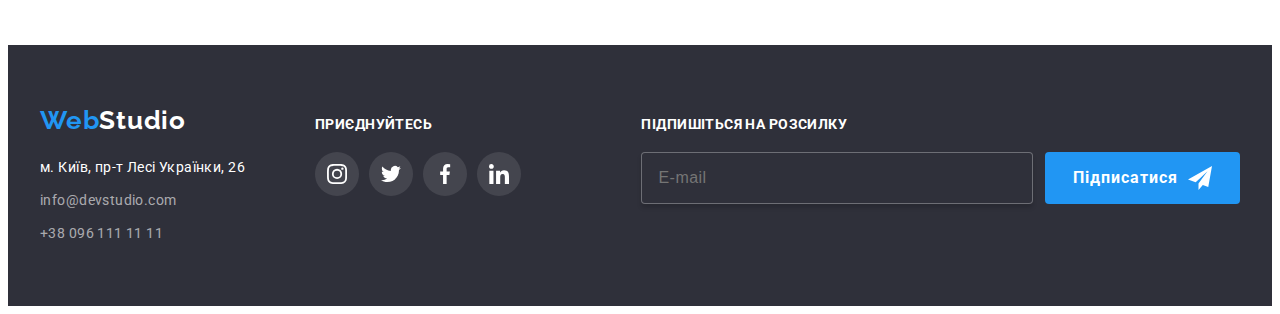
==== commit 8d0d6be9: "hw7-5" ====
--- a/portfolio.html
+++ b/portfolio.html
@@ -308,19 +308,16 @@
   
       <!-- forms -->
       <div class="footer__item">
-  
-        <label class="title-second footer-title-second" for="sub-mail">
-          Підпишіться на розсилку
-          <div class="subscription">
-            <input class="subscription__input" type="email" name="user-email" id="sub-mail" placeholder="E-mail">
-            <button class="button subscription-button" type="button">
-              Підписатися
-              <svg class="icon-telegram" width="24" height="24">
-                <use href="./images/icons.svg#icon-footer-telegram"></use>
-              </svg>
-            </button>
-          </div>
-        </label>
+        <h2 class="title-second footer-title-second">Підпишіться на розсилку</h2>
+        <div class="subscription">
+          <input class="subscription__input" type="email" name="user-email" id="sub-mail" placeholder="E-mail">
+          <button class="button subscription-button" type="button">
+            Підписатися
+            <svg class="icon-telegram" width="24" height="24">
+              <use href="./images/icons.svg#icon-footer-telegram"></use>
+            </svg>
+          </button>
+        </div>
       </div>
     </div>
   </footer>
--- a/css/main.min.css
+++ b/css/main.min.css
@@ -1 +1 @@
-body{font-family:"Roboto",sans-serif;color:#757575;background-color:#fff}button{font-family:"Roboto",sans-serif;cursor:pointer}.section{padding-top:94px;padding-bottom:94px}.container{margin:0 auto;padding:0 15px;width:1200px}.image{display:block}.title{margin-bottom:50px;font-weight:700;font-size:36px;line-height:1.1666;text-align:center;letter-spacing:.03em;color:#212121}.title-second{font-weight:700;font-size:14px;line-height:1.1428;letter-spacing:.03em;text-transform:uppercase}.list{margin:0;padding:0;list-style:none}.link{text-decoration:none}h1,h2,h3,h4,h5,h6,p{margin:0}.checkbox__input,.visually-hidden{position:absolute;white-space:nowrap;width:1px;height:1px;overflow:hidden;border:0;padding:0;clip:rect(0 0 0 0);-webkit-clip-path:inset(50%);clip-path:inset(50%);margin:-1px}.contacts-header,.site-nav{font-weight:500;font-size:14px;line-height:1.14;letter-spacing:.02em}.contacts-footer{font-style:normal;font-size:14px;line-height:1.7142;letter-spacing:.03em}.button{font-weight:700;font-size:16px;line-height:1.875;text-align:center;letter-spacing:.06em;color:#fff;background-color:#2196f3;border:none;border-radius:4px}.header{border-bottom-width:1px;border-bottom-style:solid;border-bottom-color:#ececec}.header .container{display:flex;align-items:center}.logo{font-family:"Raleway",sans-serif;font-weight:700;font-size:26px;line-height:1.2;letter-spacing:.03em}.header .logo{margin-right:93px}.footer .logo{display:inline-block;margin-bottom:20px}.logo__primy-color{color:#2196f3}.logo__secondy-color{color:#000}.logo-logo__secondy-color{color:#fff}.site-nav{display:flex;padding-top:32px;padding-bottom:32px;color:#212121}.site-nav__item{position:relative}.site-nav__item:not(:last-child){margin-right:50px}.site-nav__link{color:currentColor;transition:color 250ms cubic-bezier(0.4, 0, 0.2, 1) 0s}.site-nav__link:hover,.site-nav__link:focus{color:#2196f3}.site-nav__link--current{color:#2196f3}.site-nav__link--current::after{content:"";position:absolute;display:block;margin-top:29px;width:100%;height:4px;border-radius:2px;background-color:#2196f3}.contacts-header{display:flex;margin-left:auto;color:#757575}.contacts-header__item:not(:last-child){margin-right:30px}.contacts-header__link{display:flex;align-items:center;color:currentColor;fill:#757575;transition:color 250ms cubic-bezier(0.4, 0, 0.2, 1) 0s,fill 250ms cubic-bezier(0.4, 0, 0.2, 1) 0s}.contacts-header__link:hover,.contacts-header__link:focus{color:#2196f3;fill:#2196f3}.contacts-header__icon{margin-right:10px}.contacts-footer__item:first-child{color:#fff}.contacts-footer__item:not(:last-child){margin-bottom:9px}.contacts-footer__link{color:rgba(255,255,255,.6)}.footer-title-second{margin-bottom:20px;color:#fff}.socials{display:flex;flex-wrap:wrap;justify-content:center}.socials-item:not(:last-child){margin-right:10px}.socials-item__link{display:flex;justify-content:center;align-items:center;width:44px;height:44px;background-color:#fff;fill:#afb1b8;border-radius:50%;transition:background-color 250ms cubic-bezier(0.4, 0, 0.2, 1) 0s}.socials-item__link:hover,.socials-item__link:focus{background-color:#2196f3;fill:#fff}.socials-socials-item__link{background-color:rgba(255,255,255,.1);fill:#fff}.button{padding:10px 32px;transition:background-color 250ms cubic-bezier(0.4, 0, 0.2, 1) 0s}.button:hover,.button:focus{background-color:#188ce8}.subscription-button{display:flex;align-items:center;padding:10px 28px}.subscription-button .icon-telegram{margin-left:10px;fill:#fff}.form-button{box-shadow:0px 4px 4px rgba(0,0,0,.15);padding:10px 52px}.form-button:hover,.form-button:focus{background-color:#188ce8;box-shadow:0px 4px 4px rgba(0,0,0,.15)}.close-button{position:absolute;top:0;right:0;display:flex;justify-content:center;align-items:center;margin-top:8px;margin-right:8px;padding:6px;width:30px;height:30px;border-radius:50%;border:1px solid rgba(0,0,0,.1);background-color:#fff}.close-button:hover .close-button__icon,.close-button:focus .close-button__icon{fill:#2196f3}.close-button__icon{fill:#000;transition:fill 250ms cubic-bezier(0.4, 0, 0.2, 1) 0s}.hero{margin:0 auto;padding-top:200px;padding-bottom:200px;max-width:1600px;text-align:center;background-image:linear-gradient(to bottom, rgba(47, 48, 58, 0.4), rgba(47, 48, 58, 0.4)),url("../images/hero-bg.jpeg");background-position:center;background-repeat:no-repeat;background-size:cover;background-color:#c4c4c4}.hero__title{margin-bottom:30px;font-weight:900;font-size:44px;line-height:1.4;letter-spacing:.06em;text-transform:uppercase;color:#fff}.features__list{display:flex;flex-wrap:wrap;margin-right:-30px;margin-bottom:-30px}.features__item{margin-right:30px;margin-bottom:30px;flex-basis:calc(25% - 30px)}.features__item:not(:last-child){margin-right:30px}.features__icon{display:flex;justify-content:center;align-items:center;margin-bottom:30px;height:120px;background-color:#f5f4fa}.features-title-second{margin-bottom:10px;text-align:left;color:#212121}.features__text{font-size:14px;line-height:1.7143;letter-spacing:.03em}.services{padding-top:0}.services__list{display:flex;flex-wrap:wrap;margin-right:-30px;margin-bottom:-30px}.services__item{flex-basis:calc(33.3333333333% - 30px)}.services__item:not(:last-child){margin-right:30px;margin-bottom:30px}.services__box{position:relative;display:inline-block}.title-services{position:absolute;bottom:0;left:0;padding-top:27px;padding-bottom:27px;width:100%;text-align:center;color:#fff;background-color:rgba(47,48,58,.8)}.staff{background-color:#f5f4fa}.staff__list{display:flex;flex-wrap:wrap;margin-right:-30px;margin-bottom:-30px}.staff-card{flex-basis:calc(25% - 30px);margin-right:30px;margin-bottom:30px;background-color:#fff;box-shadow:0px 1px 3px rgba(0,0,0,.12),0px 1px 1px rgba(0,0,0,.14),0px 2px 1px rgba(0,0,0,.2);border-radius:0px 0px 4px 4px}.staff-card:not(:last-child){margin-right:30px}.staff-card__description{padding-top:30px;padding-bottom:30px}.staff-card__title{margin-bottom:10px;font-weight:500;font-size:16px;line-height:1.2;text-align:center;letter-spacing:.03em;color:#212121}.staff-card__text{margin-bottom:16px;font-size:16px;line-height:1.2;text-align:center;letter-spacing:.03em}.customers__list{display:flex;flex-wrap:wrap;margin-right:-30px;margin-bottom:-30px}.customers__item{flex-basis:calc(16.6666666667% - 30px);margin-right:30px;margin-bottom:30px;background-color:#fff}.customers__item:not(:last-child){margin-right:30px}.customers__link{display:block;padding:16px 30px;color:#afb1b8;fill:#afb1b8;border-width:1px;border-style:solid;border-radius:4px;transition:color 250ms cubic-bezier(0.4, 0, 0.2, 1) 0s,fill 250ms cubic-bezier(0.4, 0, 0.2, 1) 0s}.customers__link:hover,.customers__link:focus{color:#2196f3;fill:#2196f3}.customers__icon{width:41px;height:46.7px;fill:currentColor;transition:fill 250ms cubic-bezier(0.4, 0, 0.2, 1) 0s}.filter{display:flex;justify-content:center;margin-bottom:50px}.filter__item:not(:last-child){margin-right:8px}.filter__button{padding:8px 22px;font-weight:500;font-size:16px;line-height:1.6;text-align:center;letter-spacing:.03em;color:#212121;background-color:#f5f4fa;border:none;border-radius:4px;transition:color 250ms cubic-bezier(0.4, 0, 0.2, 1) 0s,background-color 250ms cubic-bezier(0.4, 0, 0.2, 1) 0s,box-shadow 250ms cubic-bezier(0.4, 0, 0.2, 1) 0s}.filter__button:hover,.filter__button :focus{color:#fff;background-color:#2196f3;box-shadow:0px 3px 1px rgba(0,0,0,.1),0px 1px 2px rgba(0,0,0,.08),0px 2px 2px rgba(0,0,0,.12)}.activities{display:flex;flex-wrap:wrap;margin-right:-30px;margin-bottom:-30px}.activities__item{flex-basis:calc(33.3333333333% - 30px);margin-right:30px;margin-bottom:30px}.activities__link{color:#212121;transition:box-shadow 250ms cubic-bezier(0.4, 0, 0.2, 1) 0s}.activities__link:hover,.activities__link :focus{display:block;box-shadow:0px 1px 1px rgba(0,0,0,.12),0px 4px 4px rgba(0,0,0,.06),1px 4px 6px rgba(0,0,0,.16)}.activities__overlay{position:relative;overflow:hidden}.activities__text-overlay{position:absolute;top:0;left:0;display:flex;align-items:center;width:100%;height:100%;padding:0px 24px;font-size:18px;line-height:1.5555;letter-spacing:.03em;color:#fff;background-color:rgba(33,150,243,.9);transform:translateY(100%);transition:transform 250ms cubic-bezier(0.4, 0, 0.2, 1) 0s}.activities__link:hover .activities__text-overlay,.activities__link:focus .activities__text-overlay{transform:translate(0)}.activities__description{padding:20px 24px;border:1px solid #eee;border-top-width:0}.activities__title{margin-bottom:4px;font-weight:700;font-size:18px;line-height:2;letter-spacing:.06em;text-align:left;color:#212121}.activities__text{font-size:16px;line-height:1.9;letter-spacing:.03em;color:#757575}.footer{padding-top:60px;padding-bottom:60px;background-color:#2f303a}.footer .container{display:flex;align-items:baseline}.footer__item:not(:last-child){margin-right:70px}.footer__item:nth-child(3){margin-left:auto}.backdrop{position:fixed;top:0;left:0;width:100%;height:100%;background-color:rgba(0,0,0,.2);opacity:1;transition:opacity 250ms cubic-bezier(0.4, 0, 0.2, 1) 0s}.backdrop.is-hidden{opacity:0;pointer-events:none}.backdrop.is-hidden .modal{transform:translate(-50%, -50%) scale(0.9)}.modal{position:absolute;top:50%;left:50%;min-width:528px;min-height:581px;background-color:#fff;box-shadow:0px 1px 3px rgba(0,0,0,.12),0px 1px 1px rgba(0,0,0,.14),0px 2px 1px rgba(0,0,0,.2);border-radius:4px;transform:translate(-50%, -50%) scale(1);transition:transform 250ms cubic-bezier(0.4, 0, 0.2, 1) 0s}.form{padding:40px}.form__title{margin-bottom:12px;font-size:20px;line-height:1.15;text-align:center;letter-spacing:.03em;color:#212121}.form__item{display:flex;flex-direction:column;margin-bottom:10px}.form__item:nth-child(4){margin-bottom:20px}.form__item:last-child{display:block;text-align:center}.form__item:focus-within .form__input,.form__item:focus-within .form__icon,.form__item:hover .form__input,.form__item:hover .form__icon{fill:#2196f3;border-color:#2196f3}.form__label{margin-bottom:4px;font-size:12px;line-height:1.1666;letter-spacing:.01em;color:#757575}.form__box{position:relative;display:flex;flex-direction:column}.form__input{padding-left:42px;padding-right:12px;height:40px;font-size:12px;line-height:1.1666;letter-spacing:.01em;border:1px solid rgba(33,33,33,.2);border-radius:4px;outline:none;transition:border 250ms cubic-bezier(0.4, 0, 0.2, 1) 0s}.form__icon{position:absolute;top:50%;left:12px;fill:#212121;transform:translateY(-50%);transition:fill 250ms cubic-bezier(0.4, 0, 0.2, 1) 0s}.form-form__input{resize:none;padding:12px 16px;height:120px}.form-form__input::-moz-placeholder{color:rgba(117,117,117,.5)}.form-form__input:-ms-input-placeholder{color:rgba(117,117,117,.5)}.form-form__input::placeholder{color:rgba(117,117,117,.5)}.checkbox{margin-top:20px;margin-bottom:30px;font-size:14px;line-height:1.7143;letter-spacing:.03em;color:#757575}.checkbox:focus-within .checkbox__icon,.checkbox:hover .checkbox__icon{fill:#2196f3;border-color:#2196f3}.checkbox__label{display:flex;justify-content:center;align-items:center}.checkbox__input:checked+.checkbox__icon{border-color:#2196f3;background-image:url("../images/icon-check.svg");background-size:contain;background-origin:border-box;background-color:#2196f3}.checkbox__icon{display:inline-block;margin-right:7px;width:16px;height:15px;border:2px solid #000;border-radius:2px;transition:background-image 250ms cubic-bezier(0.4, 0, 0.2, 1) 0s,background-color 250ms cubic-bezier(0.4, 0, 0.2, 1) 0s,border-color 250ms cubic-bezier(0.4, 0, 0.2, 1) 0s}.checkbox__link{-webkit-text-decoration-line:underline;text-decoration-line:underline;color:#2196f3}.subscription{display:flex;margin-top:20px}.subscription__input{margin-right:12px;padding:15px 16px;width:358px;font-size:16px;line-height:1.25;letter-spacing:.03em;color:#fff;background-color:#2f303a;border:1px solid rgba(255,255,255,.3);border-radius:4px;box-shadow:0px 4px 4px rgba(0,0,0,.15);outline:none}.subscription__input:-moz-placeholder-shown{color:rgba(255,255,255,.6)}.subscription__input:-ms-input-placeholder{color:rgba(255,255,255,.6)}.subscription__input:placeholder-shown{color:rgba(255,255,255,.6)}/*# sourceMappingURL=main.min.css.map */+:root{--colorTextMain: #757575;--colorTextSecond: #212121;--colorAccent: #2196f3;--colorAccentSecond: #188ce8;--colorLight: #ffffff;--colorDark: #000000;--colorIconPrimy: #afb1b8;--colorBgPrimy: #2f303a;--colorBgSecond: #f5f5f5;--colorBgTerty: #f5f4fa}body{font-family:"Roboto",sans-serif;color:var(--colorTextMain);background-color:var(--colorLight)}button{font-family:"Roboto",sans-serif;cursor:pointer}.section{padding-top:94px;padding-bottom:94px}.container{margin:0 auto;padding:0 15px;width:1200px}.image{display:block}.title{margin-bottom:50px;font-weight:700;font-size:36px;line-height:1.1666;text-align:center;letter-spacing:.03em;color:var(--colorTextSecond)}.title-second{font-weight:700;font-size:14px;line-height:1.1428;letter-spacing:.03em;text-transform:uppercase}.list{margin:0;padding:0;list-style:none}.link{text-decoration:none}h1,h2,h3,h4,h5,h6,p{margin:0}.checkbox__input,.visually-hidden{position:absolute;white-space:nowrap;width:1px;height:1px;overflow:hidden;border:0;padding:0;clip:rect(0 0 0 0);-webkit-clip-path:inset(50%);clip-path:inset(50%);margin:-1px}.contacts-header,.site-nav{font-weight:500;font-size:14px;line-height:1.14;letter-spacing:.02em}.contacts-footer{font-style:normal;font-size:14px;line-height:1.7142;letter-spacing:.03em}.button{font-weight:700;font-size:16px;line-height:1.875;text-align:center;letter-spacing:.06em;color:var(--colorLight);background-color:var(--colorAccent);border:none;border-radius:4px}.header{border-bottom-width:1px;border-bottom-style:solid;border-bottom-color:#ececec}.header .container{display:flex;align-items:center}.logo{font-family:"Raleway",sans-serif;font-weight:700;font-size:26px;line-height:1.2;letter-spacing:.03em}.header .logo{margin-right:93px}.footer .logo{display:inline-block;margin-bottom:20px}.logo__primy-color{color:var(--colorAccent)}.logo__secondy-color{color:var(--colorDark)}.logo-logo__secondy-color{color:var(--colorLight)}.site-nav{display:flex;padding-top:32px;padding-bottom:32px;color:var(--colorTextSecond)}.site-nav__item{position:relative}.site-nav__item:not(:last-child){margin-right:50px}.site-nav__link{color:currentColor;transition:color 250ms cubic-bezier(0.4, 0, 0.2, 1) 0s}.site-nav__link:hover,.site-nav__link:focus{color:var(--colorAccent)}.site-nav__link--current{color:var(--colorAccent)}.site-nav__link--current::after{content:"";position:absolute;display:block;margin-top:29px;width:100%;height:4px;border-radius:2px;background-color:var(--colorAccent)}.contacts-header{display:flex;margin-left:auto;color:var(--colorTextMain)}.contacts-header__item:not(:last-child){margin-right:30px}.contacts-header__link{display:flex;align-items:center;color:currentColor;fill:var(--colorTextMain);transition:color 250ms cubic-bezier(0.4, 0, 0.2, 1) 0s,fill 250ms cubic-bezier(0.4, 0, 0.2, 1) 0s}.contacts-header__link:hover,.contacts-header__link:focus{color:var(--colorAccent);fill:var(--colorAccent)}.contacts-header__icon{margin-right:10px}.contacts-footer__item:first-child{color:var(--colorLight)}.contacts-footer__item:not(:last-child){margin-bottom:9px}.contacts-footer__link{color:rgba(255,255,255,.6)}.socials{display:flex;flex-wrap:wrap;justify-content:center}.socials-item:not(:last-child){margin-right:10px}.socials-item__link{display:flex;justify-content:center;align-items:center;width:44px;height:44px;background-color:var(--colorLight);fill:var(--colorIconPrimy);border-radius:50%;transition:background-color 250ms cubic-bezier(0.4, 0, 0.2, 1) 0s}.socials-item__link:hover,.socials-item__link:focus{background-color:var(--colorAccent);fill:var(--colorLight)}.socials-socials-item__link{background-color:rgba(255,255,255,.1);fill:var(--colorLight)}.button{padding:10px 32px;transition:background-color 250ms cubic-bezier(0.4, 0, 0.2, 1) 0s}.button:hover,.button:focus{background-color:var(--colorAccentSecond)}.subscription-button{display:flex;align-items:center;padding:10px 28px}.subscription-button .icon-telegram{margin-left:10px;fill:var(--colorLight)}.form-button{box-shadow:0px 4px 4px rgba(0,0,0,.15);padding:10px 52px}.form-button:hover,.form-button:focus{background-color:var(--colorAccentSecond);box-shadow:0px 4px 4px rgba(0,0,0,.15)}.close-button{position:absolute;top:0;right:0;display:flex;justify-content:center;align-items:center;margin-top:8px;margin-right:8px;padding:6px;width:30px;height:30px;border-width:1px;border-style:solid;border-color:rgba(0,0,0,.1);border-radius:4px;border-radius:50%;background-color:var(--colorLight)}.close-button:hover .close-button__icon,.close-button:focus .close-button__icon{fill:var(--colorAccent)}.close-button__icon{fill:var(--colorDark);transition:fill var(--transition)}.hero{margin:0 auto;padding-top:200px;padding-bottom:200px;max-width:1600px;text-align:center;background-image:linear-gradient(to bottom, rgba(47, 48, 58, 0.4), rgba(47, 48, 58, 0.4)),url("../images/hero-bg.jpeg");background-position:center;background-repeat:no-repeat;background-size:cover;background-color:#c4c4c4}.hero__title{margin-bottom:30px;font-weight:900;font-size:44px;line-height:1.4;letter-spacing:.06em;text-transform:uppercase;color:var(--colorLight)}.features__list{display:flex;flex-wrap:wrap;margin-right:-30px;margin-bottom:-30px}.features__item{margin-right:30px;margin-bottom:30px;flex-basis:calc(25% - 30px)}.features__item:not(:last-child){margin-right:30px}.features__icon{display:flex;justify-content:center;align-items:center;margin-bottom:30px;height:120px;background-color:var(--colorBgTerty)}.features-title-second{margin-bottom:10px;text-align:left;color:var(--colorTextSecond)}.features__text{font-size:14px;line-height:1.7143;letter-spacing:.03em}.services{padding-top:0}.services__list{display:flex;flex-wrap:wrap;margin-right:-30px;margin-bottom:-30px}.services__item{flex-basis:calc(33.3333333333% - 30px)}.services__item:not(:last-child){margin-right:30px;margin-bottom:30px}.services__box{position:relative;display:inline-block}.title-services{position:absolute;bottom:0;left:0;padding-top:27px;padding-bottom:27px;width:100%;text-align:center;color:var(--colorLight);background-color:rgba(47,48,58,.8)}.staff{background-color:var(--colorBgTerty)}.staff__list{display:flex;flex-wrap:wrap;margin-right:-30px;margin-bottom:-30px}.staff-card{flex-basis:calc(25% - 30px);margin-right:30px;margin-bottom:30px;background-color:var(--colorLight);box-shadow:0px 1px 3px rgba(0,0,0,.12),0px 1px 1px rgba(0,0,0,.14),0px 2px 1px rgba(0,0,0,.2);border-radius:0px 0px 4px 4px}.staff-card:not(:last-child){margin-right:30px}.staff-card__description{padding-top:30px;padding-bottom:30px}.staff-card__title{margin-bottom:10px;font-weight:500;font-size:16px;line-height:1.2;text-align:center;letter-spacing:.03em;color:var(--colorTextSecond)}.staff-card__text{margin-bottom:16px;font-size:16px;line-height:1.2;text-align:center;letter-spacing:.03em}.customers__list{display:flex;flex-wrap:wrap;margin-right:-30px;margin-bottom:-30px}.customers__item{flex-basis:calc(16.6666666667% - 30px);margin-right:30px;margin-bottom:30px;background-color:var(--colorLight)}.customers__item:not(:last-child){margin-right:30px}.customers__link{display:block;padding:16px 30px;color:var(--colorIconPrimy);fill:var(--colorIconPrimy);border-width:1px;border-style:solid;border-color:none;border-radius:4px;transition:color 250ms cubic-bezier(0.4, 0, 0.2, 1) 0s,fill 250ms cubic-bezier(0.4, 0, 0.2, 1) 0s}.customers__link:hover,.customers__link:focus{color:var(--colorAccent);fill:var(--colorAccent)}.customers__icon{width:41px;height:46.7px;fill:currentColor;transition:fill 250ms cubic-bezier(0.4, 0, 0.2, 1) 0s}.filter{display:flex;justify-content:center;margin-bottom:50px}.filter__item:not(:last-child){margin-right:8px}.filter__button{padding:8px 22px;font-weight:500;font-size:16px;line-height:1.6;text-align:center;letter-spacing:.03em;color:var(--colorTextSecond);background-color:var(--colorBgTerty);border:none;border-radius:4px;transition:color 250ms cubic-bezier(0.4, 0, 0.2, 1) 0s,background-color 250ms cubic-bezier(0.4, 0, 0.2, 1) 0s,box-shadow 250ms cubic-bezier(0.4, 0, 0.2, 1) 0s}.filter__button:hover,.filter__button :focus{color:var(--colorLight);background-color:var(--colorAccent);box-shadow:0px 3px 1px rgba(0,0,0,.1),0px 1px 2px rgba(0,0,0,.08),0px 2px 2px rgba(0,0,0,.12)}.activities{display:flex;flex-wrap:wrap;margin-right:-30px;margin-bottom:-30px}.activities__item{flex-basis:calc(33.3333333333% - 30px);margin-right:30px;margin-bottom:30px}.activities__link{color:var(--colorTextSecond);transition:box-shadow 250ms cubic-bezier(0.4, 0, 0.2, 1) 0s}.activities__link:hover,.activities__link :focus{display:block;box-shadow:0px 1px 1px rgba(0,0,0,.12),0px 4px 4px rgba(0,0,0,.06),1px 4px 6px rgba(0,0,0,.16)}.activities__overlay{position:relative;overflow:hidden}.activities__text-overlay{position:absolute;top:0;left:0;display:flex;align-items:center;width:100%;height:100%;padding:0px 24px;font-size:18px;line-height:1.5555;letter-spacing:.03em;color:var(--colorLight);background-color:rgba(33,150,243,.9);transform:translateY(100%);transition:transform 250ms cubic-bezier(0.4, 0, 0.2, 1) 0s}.activities__link:hover .activities__text-overlay,.activities__link:focus .activities__text-overlay{transform:translate(0)}.activities__description{padding:20px 24px;border:1px solid #eee;border-top-width:0}.activities__title{margin-bottom:4px;font-weight:700;font-size:18px;line-height:2;letter-spacing:.06em;text-align:left;color:var(--colorTextSecond)}.activities__text{font-size:16px;line-height:1.9;letter-spacing:.03em;color:var(--colorTextMain)}.footer{padding-top:60px;padding-bottom:60px;background-color:var(--colorBgPrimy)}.footer .container{display:flex;align-items:baseline}.footer__item:not(:last-child){margin-right:70px}.footer__item:nth-child(3){margin-left:auto}.footer-title-second{margin-bottom:20px;color:var(--colorLight)}.backdrop{position:fixed;top:0;left:0;width:100%;height:100%;background-color:rgba(0,0,0,.2);opacity:1;transition:opacity 250ms cubic-bezier(0.4, 0, 0.2, 1) 0s}.backdrop.is-hidden{opacity:0;pointer-events:none}.backdrop.is-hidden .modal{transform:translate(-50%, -50%) scale(0.9)}.modal{position:absolute;top:50%;left:50%;min-width:528px;min-height:581px;background-color:var(--colorLight);box-shadow:0px 1px 3px rgba(0,0,0,.12),0px 1px 1px rgba(0,0,0,.14),0px 2px 1px rgba(0,0,0,.2);border-radius:4px;transform:translate(-50%, -50%) scale(1);transition:transform 250ms cubic-bezier(0.4, 0, 0.2, 1) 0s}.form{padding:40px}.form__title{margin-bottom:12px;font-size:20px;line-height:1.15;text-align:center;letter-spacing:.03em;color:var(--colorTextSecond)}.form__item{display:flex;flex-direction:column;margin-bottom:10px}.form__item:nth-child(4){margin-bottom:20px}.form__item:last-child{display:block;text-align:center}.form__item:focus-within .form__input,.form__item:focus-within .form__icon,.form__item:hover .form__input,.form__item:hover .form__icon{fill:var(--colorAccent);border-color:var(--colorAccent)}.form__label{margin-bottom:4px;font-size:12px;line-height:1.1666;letter-spacing:.01em;color:var(--colorTextMain)}.form__box{position:relative;display:flex;flex-direction:column}.form__input{padding-left:42px;padding-right:12px;height:40px;font-size:12px;line-height:1.1666;letter-spacing:.01em;border-width:1px;border-style:solid;border-color:rgba(33,33,33,.2);border-radius:4px;outline:none;transition:border 250ms cubic-bezier(0.4, 0, 0.2, 1) 0s}.form__icon{position:absolute;top:50%;left:12px;fill:var(--colorTextSecond);transform:translateY(-50%);transition:fill 250ms cubic-bezier(0.4, 0, 0.2, 1) 0s}.form-form__input{resize:none;padding:12px 16px;height:120px}.form-form__input::-moz-placeholder{color:rgba(117,117,117,.5)}.form-form__input:-ms-input-placeholder{color:rgba(117,117,117,.5)}.form-form__input::placeholder{color:rgba(117,117,117,.5)}.checkbox{margin-top:20px;margin-bottom:30px;font-size:14px;line-height:1.7143;letter-spacing:.03em;color:var(--colorTextMain)}.checkbox:focus-within .checkbox__icon,.checkbox:hover .checkbox__icon{fill:var(--colorAccent);border-color:var(--colorAccent)}.checkbox__label{display:flex;justify-content:center;align-items:center}.checkbox__input:checked+.checkbox__icon{border-color:var(--colorAccent);background-image:url("../images/icon-check.svg");background-size:contain;background-origin:border-box;background-color:var(--colorAccent)}.checkbox__icon{display:inline-block;margin-right:7px;width:16px;height:15px;border:2px solid var(--colorDark);border-radius:2px;transition:background-image 250ms cubic-bezier(0.4, 0, 0.2, 1) 0s,background-color 250ms cubic-bezier(0.4, 0, 0.2, 1) 0s,border-color 250ms cubic-bezier(0.4, 0, 0.2, 1) 0s}.checkbox__link{-webkit-text-decoration-line:underline;text-decoration-line:underline;color:var(--colorAccent)}.subscription{display:flex;margin-top:20px}.subscription__input{margin-right:12px;padding:15px 16px;width:358px;font-size:16px;line-height:1.25;letter-spacing:.03em;color:var(--colorLight);background-color:var(--colorBgPrimy);border-width:1px;border-style:solid;border-color:rgba(255,255,255,.3);border-radius:4px;box-shadow:0px 4px 4px rgba(0,0,0,.15);outline:none}.subscription__input:-moz-placeholder-shown{color:rgba(255,255,255,.6)}.subscription__input:-ms-input-placeholder{color:rgba(255,255,255,.6)}.subscription__input:placeholder-shown{color:rgba(255,255,255,.6)}/*# sourceMappingURL=main.min.css.map */